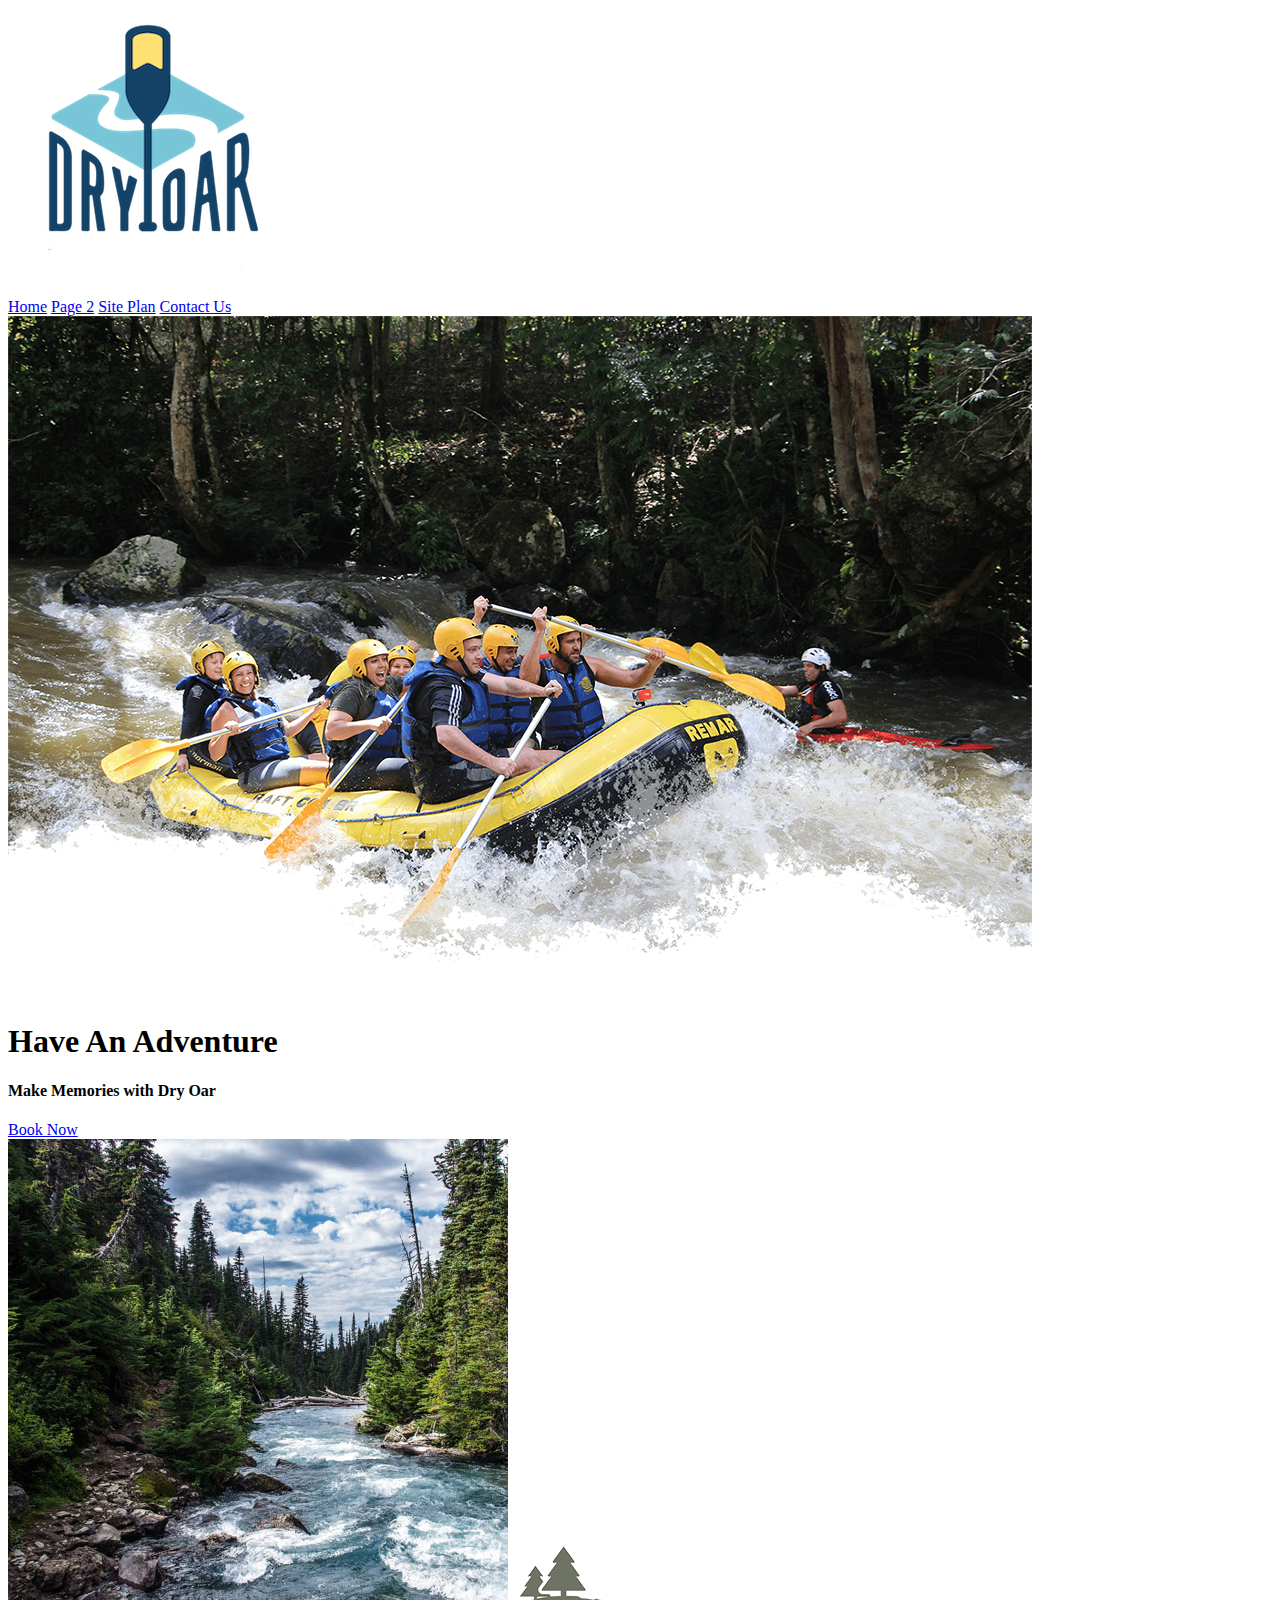
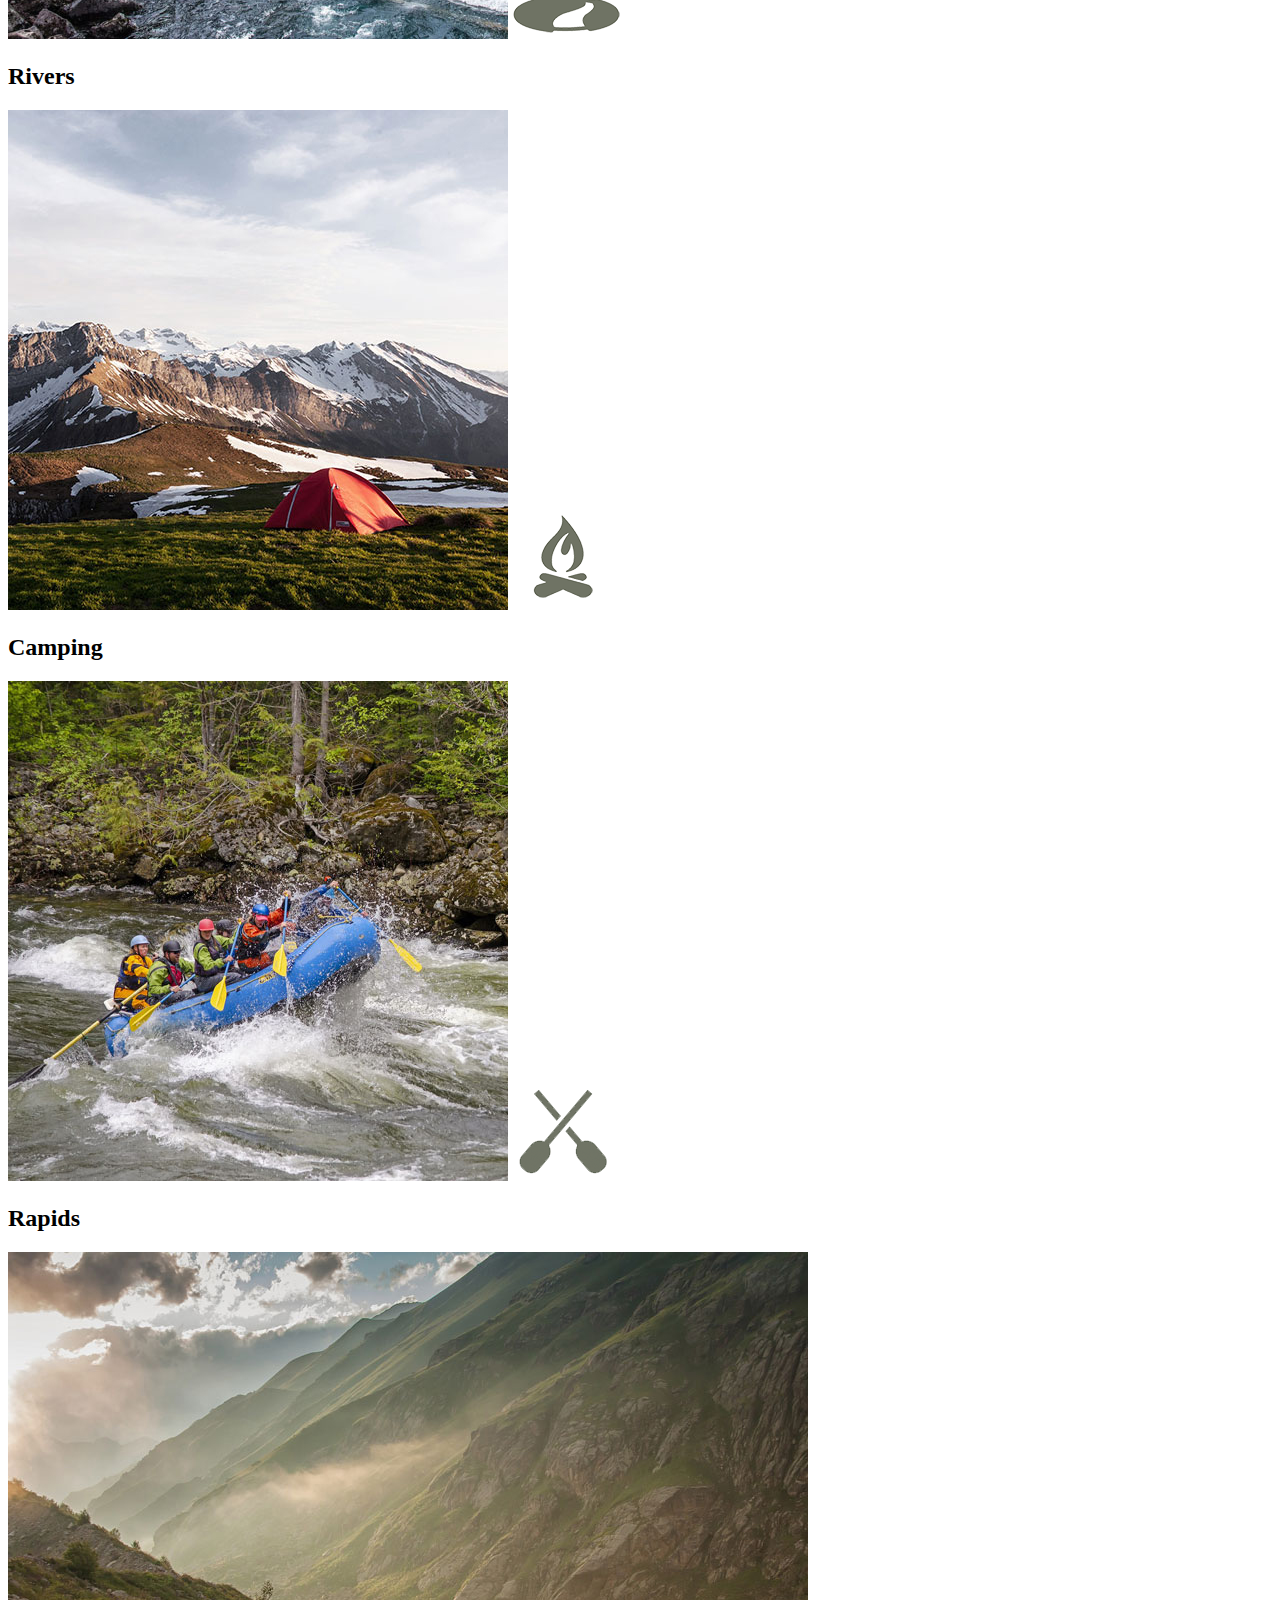
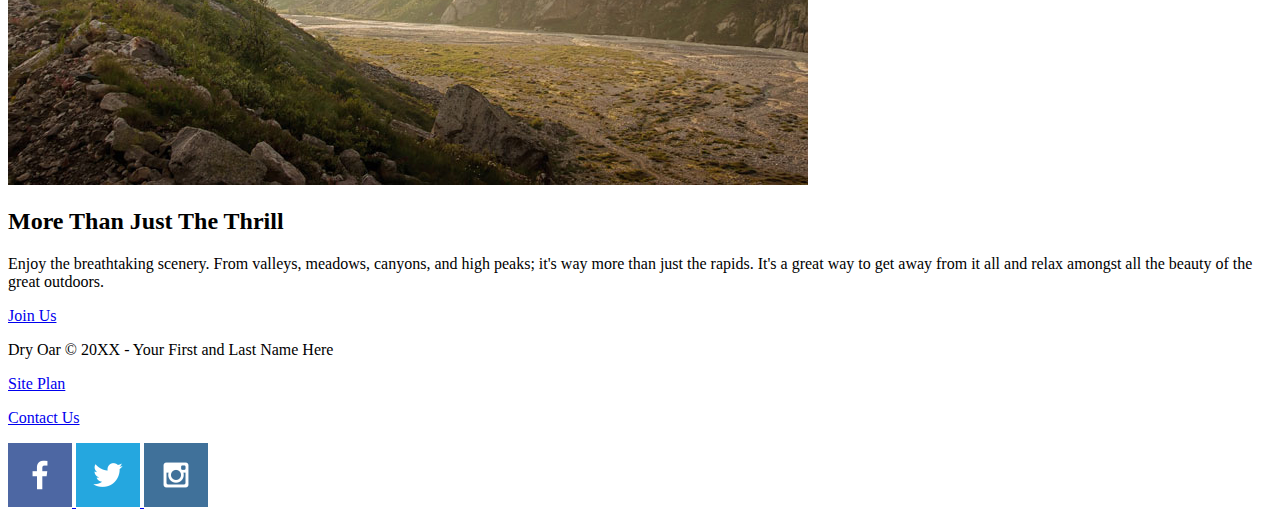
==== wwr/index.html @ 297318b0 "Finished the HTML for the Home Page" ====
<!DOCTYPE html>
<html lang="en">
<head>
    <meta charset="UTF-8">
    <meta name="viewport" content="width=device-width, initial-scale=1.0">
    <title>Whitewater Rafting Vacations | Dry Oar Boating | Home</title>
</head>
<body>
    <header>
        <a id="logo_link" href="index.html">
            <img class="logo" src=./images/dryoarlogo.png alt="Dry Oar Logo">
        </a>
        <nav>
            <a href="index.html">Home</a>
            <a href="#">Page 2</a>
            <a href="site-plan-rafting.html">Site Plan</a>
            <a href="contactus.html">Contact Us</a>
        </nav>
    </header>
    <div id="hero">
        <div id="hero-box">
            <img id="hero-img" src="images/hero.png" alt="People enjoying rafting">
        </div>
        <section id="hero-msg">
            <h1 class="home-title">Have An Adventure</h1>
            <h4>Make Memories with Dry Oar</h4>
            <div class="button-box">
                <a class="book" href="contactus.html">Book Now</a>
            </div>
        </section>
    </div>
<main class="home-grid">
    <section class="rivers-card">
        <img class="card-img" src="images/rivers.jpg" alt="river in forest">
        <img class="icon" src="images/river_icon.png" alt="river icon">
        <h2>Rivers</h2>
    </section>
    <section class="camping-card">
        <img class="card-img" src="images/camping.jpg" alt="tent in mountains">
        <img class="icon" src="images/fire_icon.png" alt="fire icon">
        <h2>Camping</h2>
    </section>
    <section class="rapids-card">
        <img class="card-img" src="images/rapids.jpg" alt="rafting boat">
        <img class="icon" src="images/oars.png" alt="oars icon">
        <h2>Rapids</h2>
    </section>
    <img class="mountains" src="images/mountains.jpg" alt="Misty mountains">
    <section class="msg">
        <h2>More Than Just The Thrill</h2>
        <p>Enjoy the breathtaking scenery. From valleys, meadows, canyons, and high peaks; it's way more than just the rapids. It's a great way to get away from it all and relax amongst all the beauty of the great outdoors. </p>
        <a class='join' href="rivers.html">Join Us</a>
    </section>
</main>
<footer>
    <p>Dry Oar &copy; 20XX - Your First and Last Name Here</p>
    <p><a href="site-plan-rafting.html">Site Plan</a></p>
    <p><a href="contactus.html">Contact Us</a></p>
    <div class="social">
        <a href="https://facebook.com">
            <img src="images/facebook.png" alt="fb icon">
        </a>
        <a href="https://twitter.com">
            <img src="images/twitter.png" alt="twitter icon">
        </a>
        <a href="https://instagram.com">
            <img src="images/instagram.png" alt="instagram icon">
        </a>
    </div>
</footer>
</body>
</html>
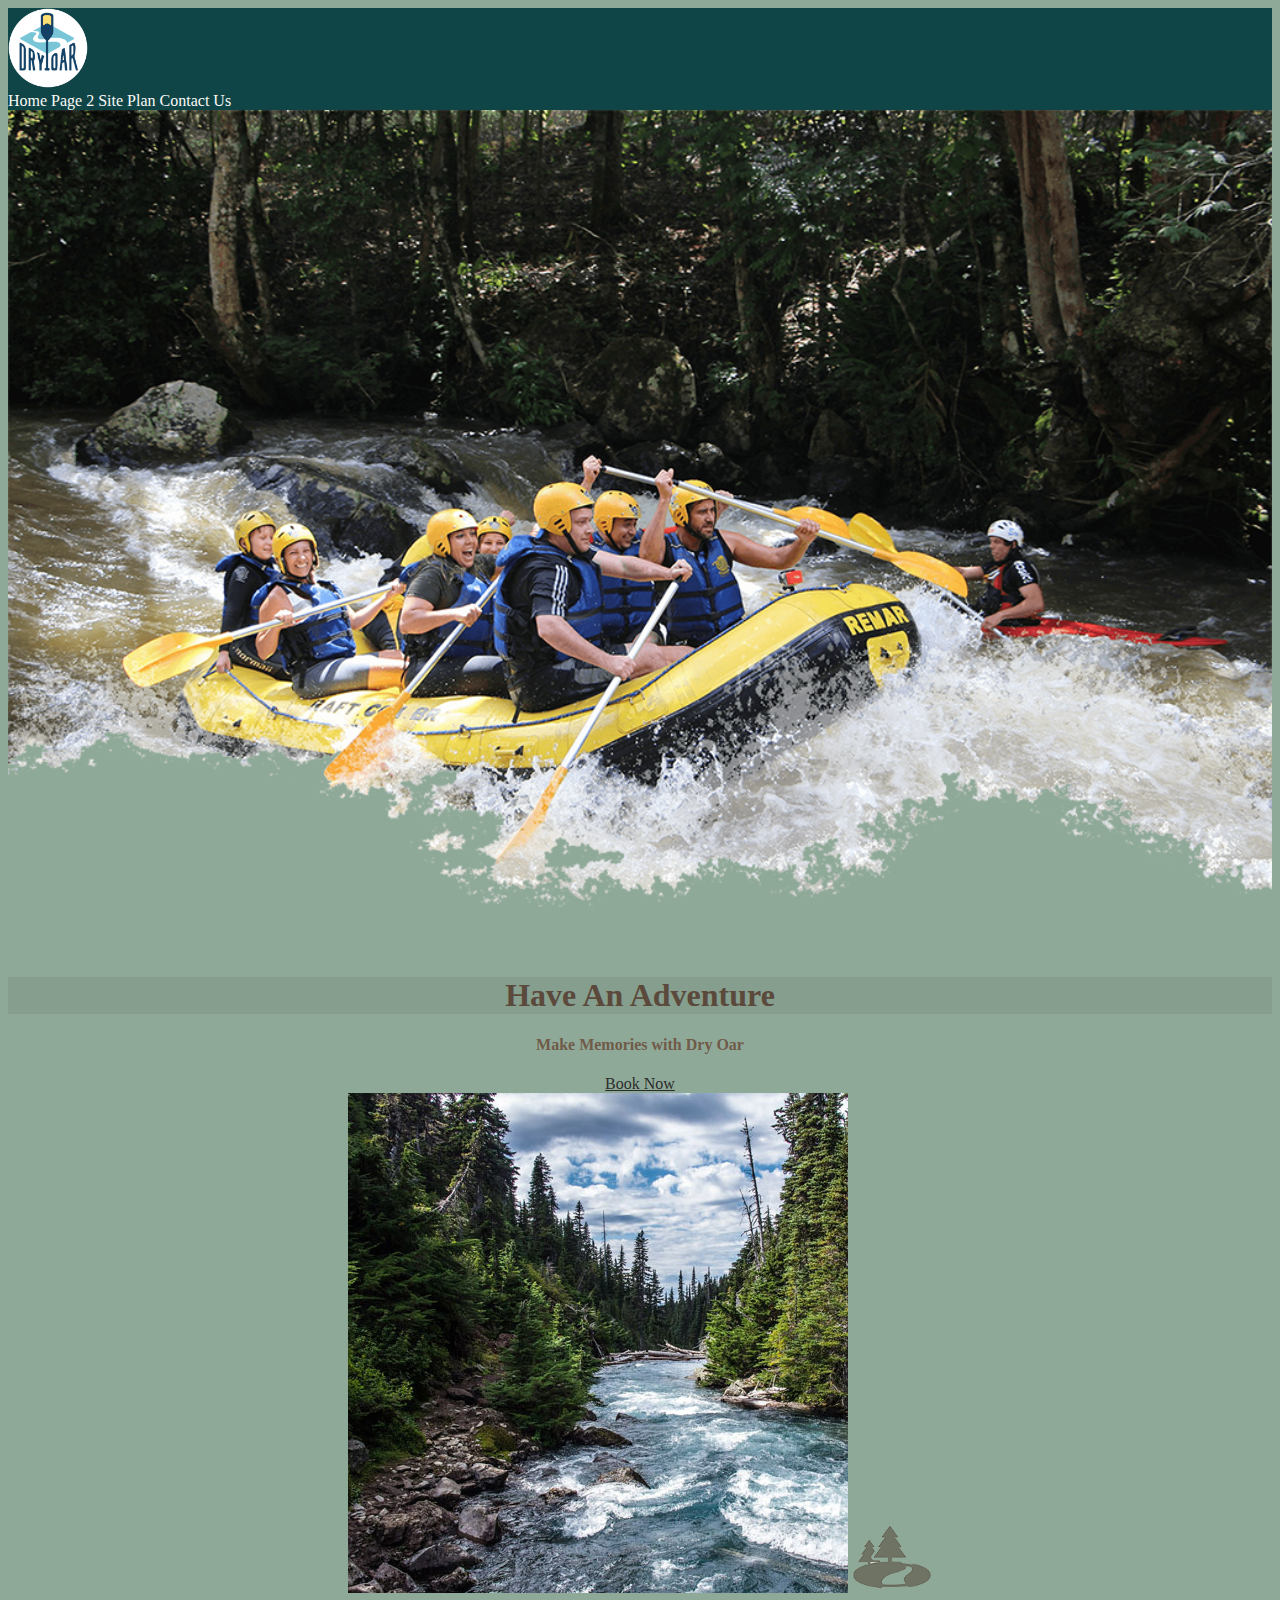
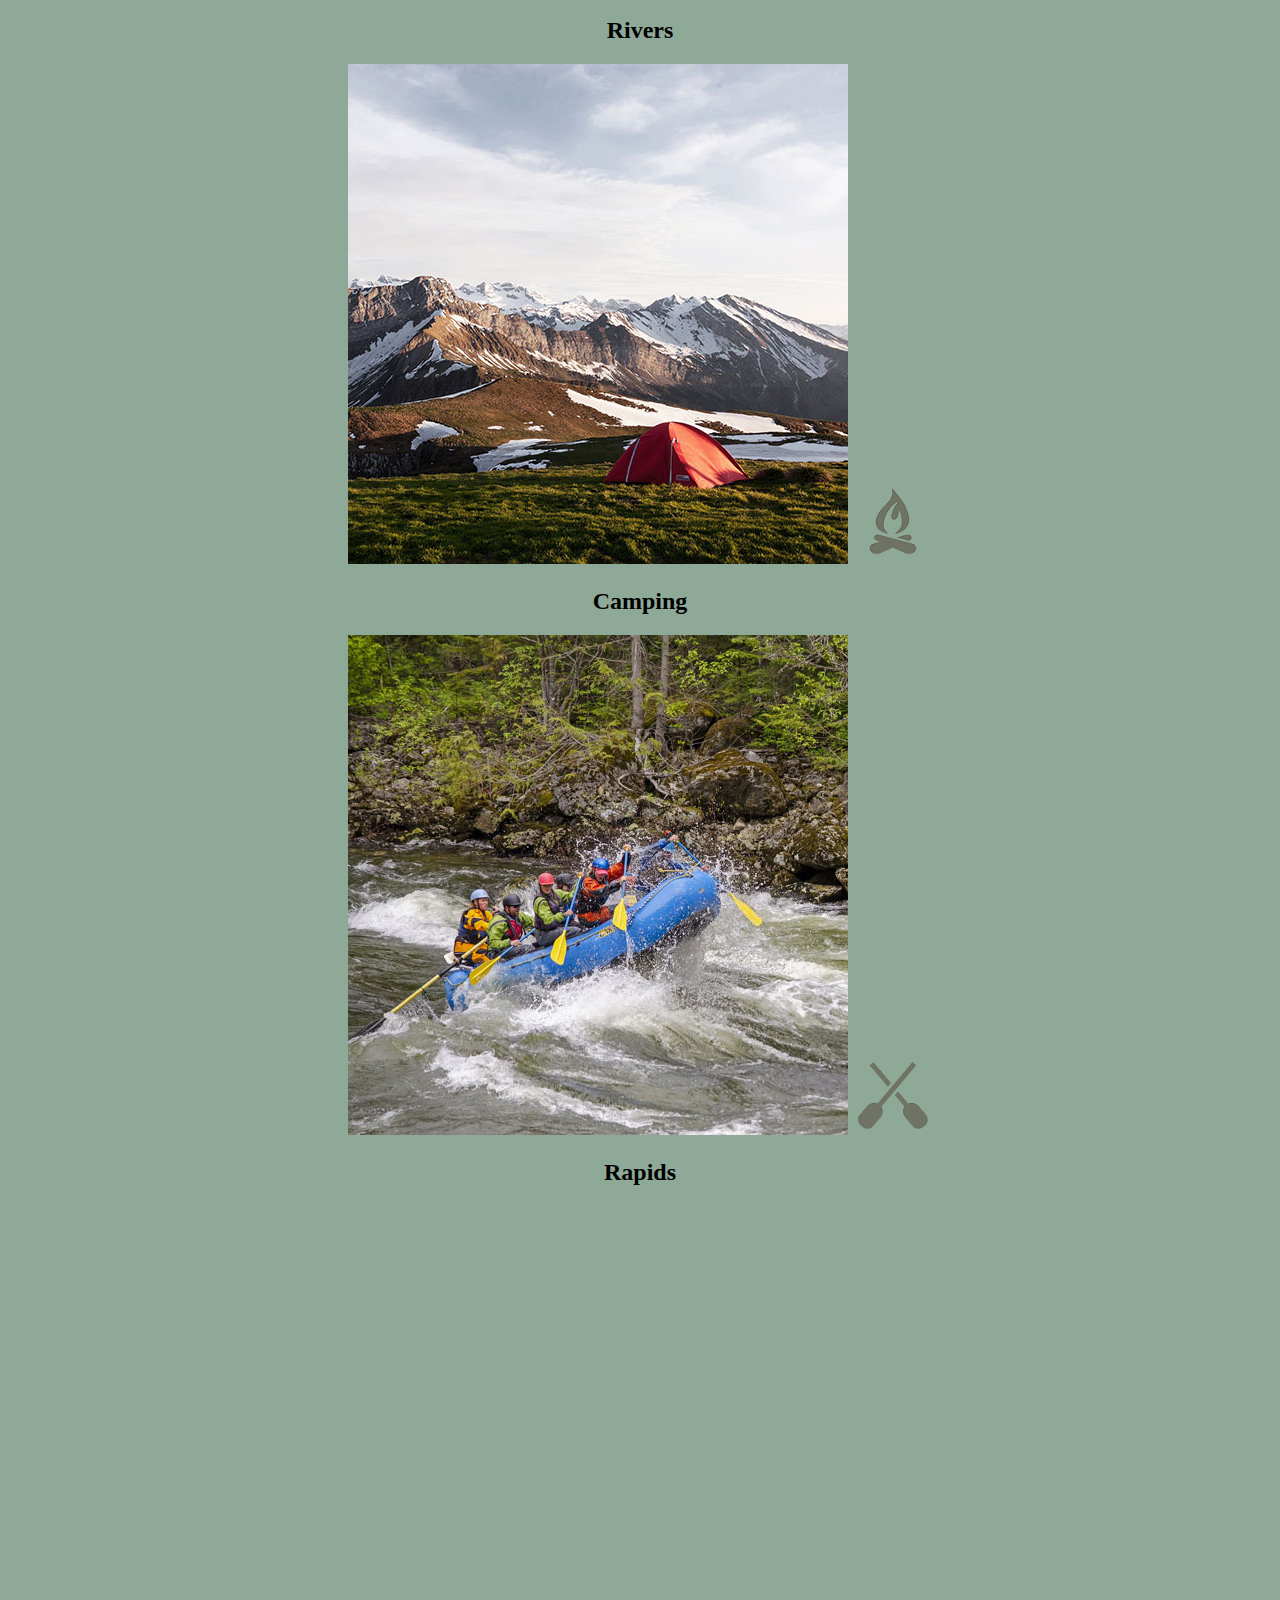
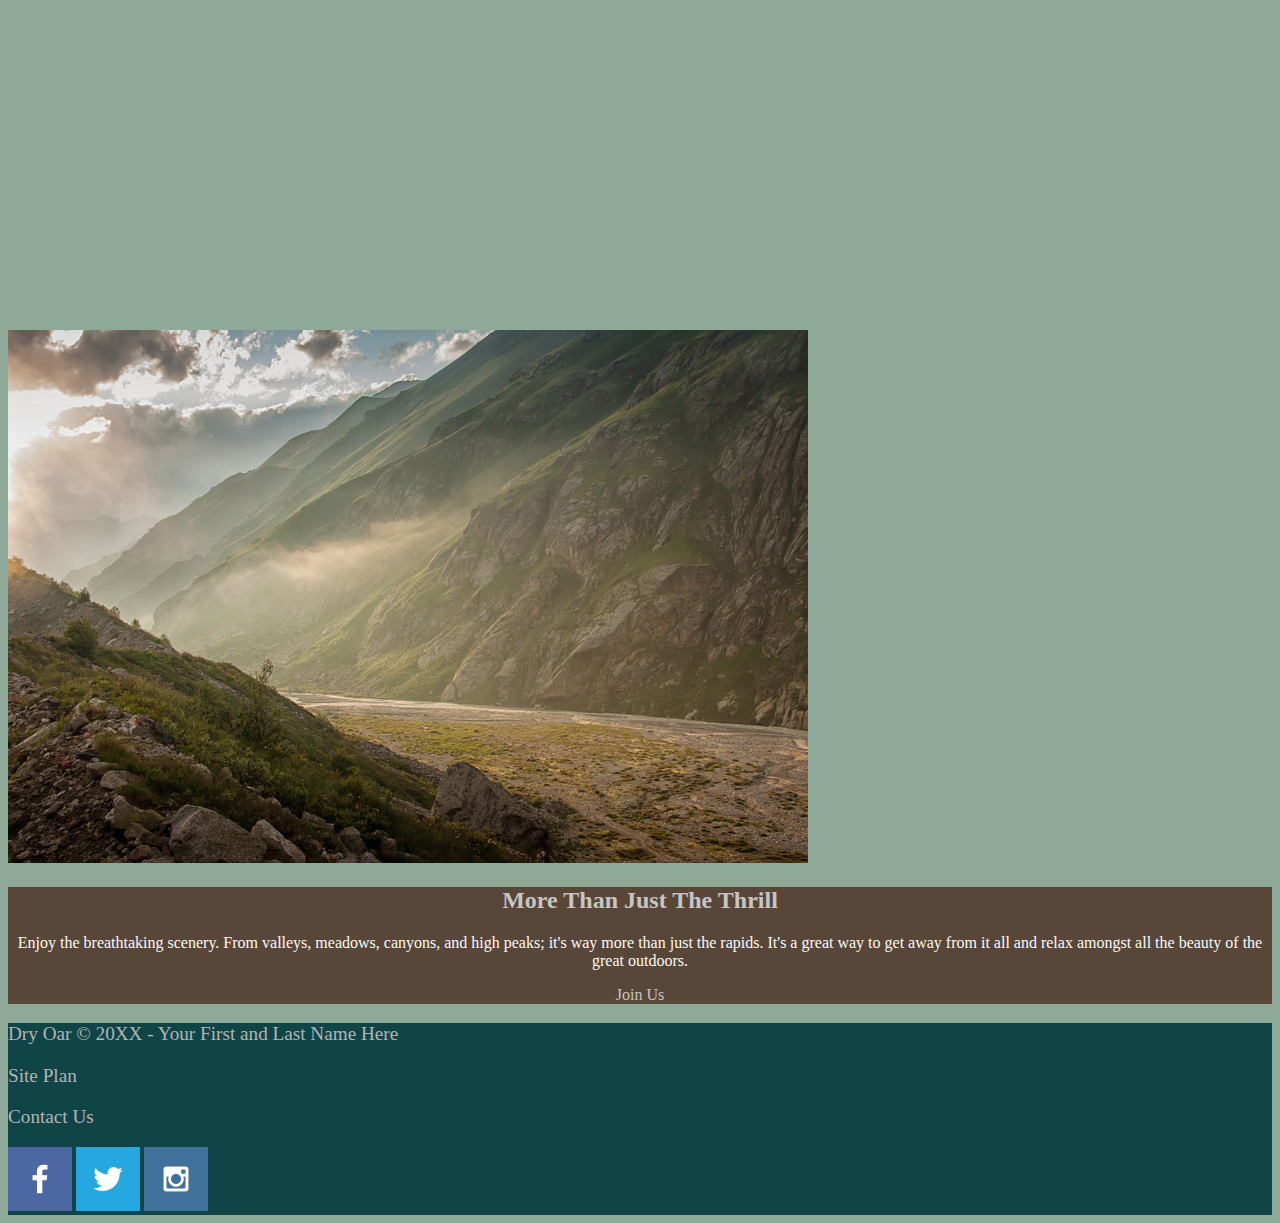
==== commit 4040e64b: "Week 4 complete" ====
--- a/wwr/index.html
+++ b/wwr/index.html
@@ -3,70 +3,78 @@
 <head>
     <meta charset="UTF-8">
     <meta name="viewport" content="width=device-width, initial-scale=1.0">
+    <link rel="stylesheet" href="styles/style.css">
     <title>Whitewater Rafting Vacations | Dry Oar Boating | Home</title>
 </head>
+
 <body>
-    <header>
-        <a id="logo_link" href="index.html">
-            <img class="logo" src=./images/dryoarlogo.png alt="Dry Oar Logo">
-        </a>
-        <nav>
-            <a href="index.html">Home</a>
-            <a href="#">Page 2</a>
-            <a href="site-plan-rafting.html">Site Plan</a>
-            <a href="contactus.html">Contact Us</a>
-        </nav>
-    </header>
-    <div id="hero">
-        <div id="hero-box">
-            <img id="hero-img" src="images/hero.png" alt="People enjoying rafting">
+    <div id="content">
+        <header>
+            <a id="logo_link" href="index.html">
+                <img class="logo" src=./images/dryoarlogo.png alt="Dry Oar Logo">
+            </a>
+            <nav>
+                <a href="index.html">Home</a>
+                <a href="#">Page 2</a>
+                <a href="site-plan-rafting.html">Site Plan</a>
+                <a href="contactus.html">Contact Us</a>
+            </nav>
+        </header>
+        <div id="hero">
+            <div id="hero-box">
+                <img id="hero-img" src="images/hero.png" alt="People enjoying rafting">
+            </div>
+            <section id="hero-msg">
+                <h1 class="home-title">Have An Adventure</h1>
+                <h4>Make Memories with Dry Oar</h4>
+                <div class="button-box">
+                    <a class="book" href="contactus.html">Book Now</a>
+                </div>
+            </section>
         </div>
-        <section id="hero-msg">
-            <h1 class="home-title">Have An Adventure</h1>
-            <h4>Make Memories with Dry Oar</h4>
-            <div class="button-box">
-                <a class="book" href="contactus.html">Book Now</a>
+        <main class="home-grid">
+            <section class="rivers-card">
+                <img class="card-img" src="images/rivers.jpg" alt="river in forest">
+                <img class="icon" src="images/river_icon.png" alt="river icon">
+                <h2>Rivers</h2>
+            </section>
+            <section class="camping-card">
+                <img class="card-img" src="images/camping.jpg" alt="tent in mountains">
+                <img class="icon" src="images/fire_icon.png" alt="fire icon">
+                <h2>Camping</h2>
+            </section>
+            <section class="rapids-card">
+                <img class="card-img" src="images/rapids.jpg" alt="rafting boat">
+                <img class="icon" src="images/oars.png" alt="oars icon">
+                <h2>Rapids</h2>
+            </section>
+            <div id="background">
+                
             </div>
-        </section>
+            <img class="mountains" src="images/mountains.jpg" alt="Misty mountains">
+            <section class="msg">
+                <h2>More Than Just The Thrill</h2>
+                <p>Enjoy the breathtaking scenery. From valleys, meadows, canyons, and high peaks; it's way more than just the rapids. It's a great way to get away from it all and relax amongst all the beauty of the great outdoors. </p>
+                <a class='join' href="rivers.html">Join Us</a>
+            </section>
+        </main>
+        <footer>
+            <p>Dry Oar &copy; 20XX - Your First and Last Name Here</p>
+            <p><a href="site-plan-rafting.html">Site Plan</a></p>
+            <p><a href="contactus.html">Contact Us</a></p>
+            <div class="social">
+                <a href="https://facebook.com" target="_blank">
+                    <img src="images/facebook.png" alt="fb icon">
+                </a>
+                <a href="https://twitter.com" target="_blank">
+                    <img src="images/twitter.png" alt="twitter icon">
+                </a>
+                <a href="https://instagram.com" target="_blank">
+                    <img src="images/instagram.png" alt="instagram icon">
+                </a>
+            </div>
+        </footer>
     </div>
-<main class="home-grid">
-    <section class="rivers-card">
-        <img class="card-img" src="images/rivers.jpg" alt="river in forest">
-        <img class="icon" src="images/river_icon.png" alt="river icon">
-        <h2>Rivers</h2>
-    </section>
-    <section class="camping-card">
-        <img class="card-img" src="images/camping.jpg" alt="tent in mountains">
-        <img class="icon" src="images/fire_icon.png" alt="fire icon">
-        <h2>Camping</h2>
-    </section>
-    <section class="rapids-card">
-        <img class="card-img" src="images/rapids.jpg" alt="rafting boat">
-        <img class="icon" src="images/oars.png" alt="oars icon">
-        <h2>Rapids</h2>
-    </section>
-    <img class="mountains" src="images/mountains.jpg" alt="Misty mountains">
-    <section class="msg">
-        <h2>More Than Just The Thrill</h2>
-        <p>Enjoy the breathtaking scenery. From valleys, meadows, canyons, and high peaks; it's way more than just the rapids. It's a great way to get away from it all and relax amongst all the beauty of the great outdoors. </p>
-        <a class='join' href="rivers.html">Join Us</a>
-    </section>
-</main>
-<footer>
-    <p>Dry Oar &copy; 20XX - Your First and Last Name Here</p>
-    <p><a href="site-plan-rafting.html">Site Plan</a></p>
-    <p><a href="contactus.html">Contact Us</a></p>
-    <div class="social">
-        <a href="https://facebook.com">
-            <img src="images/facebook.png" alt="fb icon">
-        </a>
-        <a href="https://twitter.com">
-            <img src="images/twitter.png" alt="twitter icon">
-        </a>
-        <a href="https://instagram.com">
-            <img src="images/instagram.png" alt="instagram icon">
-        </a>
-    </div>
-</footer>
 </body>
+
 </html>--- a/wwr/styles/style.css
+++ b/wwr/styles/style.css
@@ -0,0 +1,117 @@
+body{
+    background-color: #8fa998;
+}
+
+#content{
+    max-width: 1600px;
+    margin: 0 auto;
+}
+
+.logo{
+    width: 80px;
+}
+
+header{
+    background-color: #104547;
+}
+
+nav a{
+    text-align: center;
+    color:#FAF9F6;
+    text-decoration: none;
+}
+
+nav a:hover {
+    background-color: #3c779c50;
+    color:#000000;
+}
+
+.home-title{
+    background-color:#71857850;
+    color:#5b493b;
+}
+
+#hero-img{
+    width: 100%;
+}
+
+#hero-msg h1{
+    text-align: center;
+}
+
+#hero-msg h4{
+    text-align: center;
+    color: #705a49;
+}
+
+.button-box{
+    text-align: center;
+}
+
+.icon{
+    width: 80px;
+}
+
+.book{
+    background-color: #8fa998;
+    color: #2c2c2c;
+}
+
+.book:hover{
+    background-color: #3C779C;
+    color: #c6c5c3;
+}
+
+main section{
+    text-align: center;
+}
+
+.join{
+    background-color: #584738;
+    color: #c6c5c3;
+    text-decoration: none;
+}
+
+.join:hover{
+    background-color: #3C779C;
+    color:#2c2c2c
+}
+
+#background{
+    height: 725px;
+    /* background-color: ; */
+}
+
+.msg{
+    background-color: #584738;
+}
+
+.msg h2{
+    color: #c6c5c3;
+}
+
+.msg p{
+    color: #faf9f6;
+}
+
+footer{
+    background-color: #104547;
+    color:#b4b4b4
+}
+footer p{
+    font-size: 1.2em;
+}
+
+footer p a:hover{
+    text-decoration: underline;
+}
+
+footer a{
+    color: #b4b4b4;
+    text-decoration: none;
+}
+
+footer a:hover{
+    color:#3C779C;
+    text-decoration: underline;
+}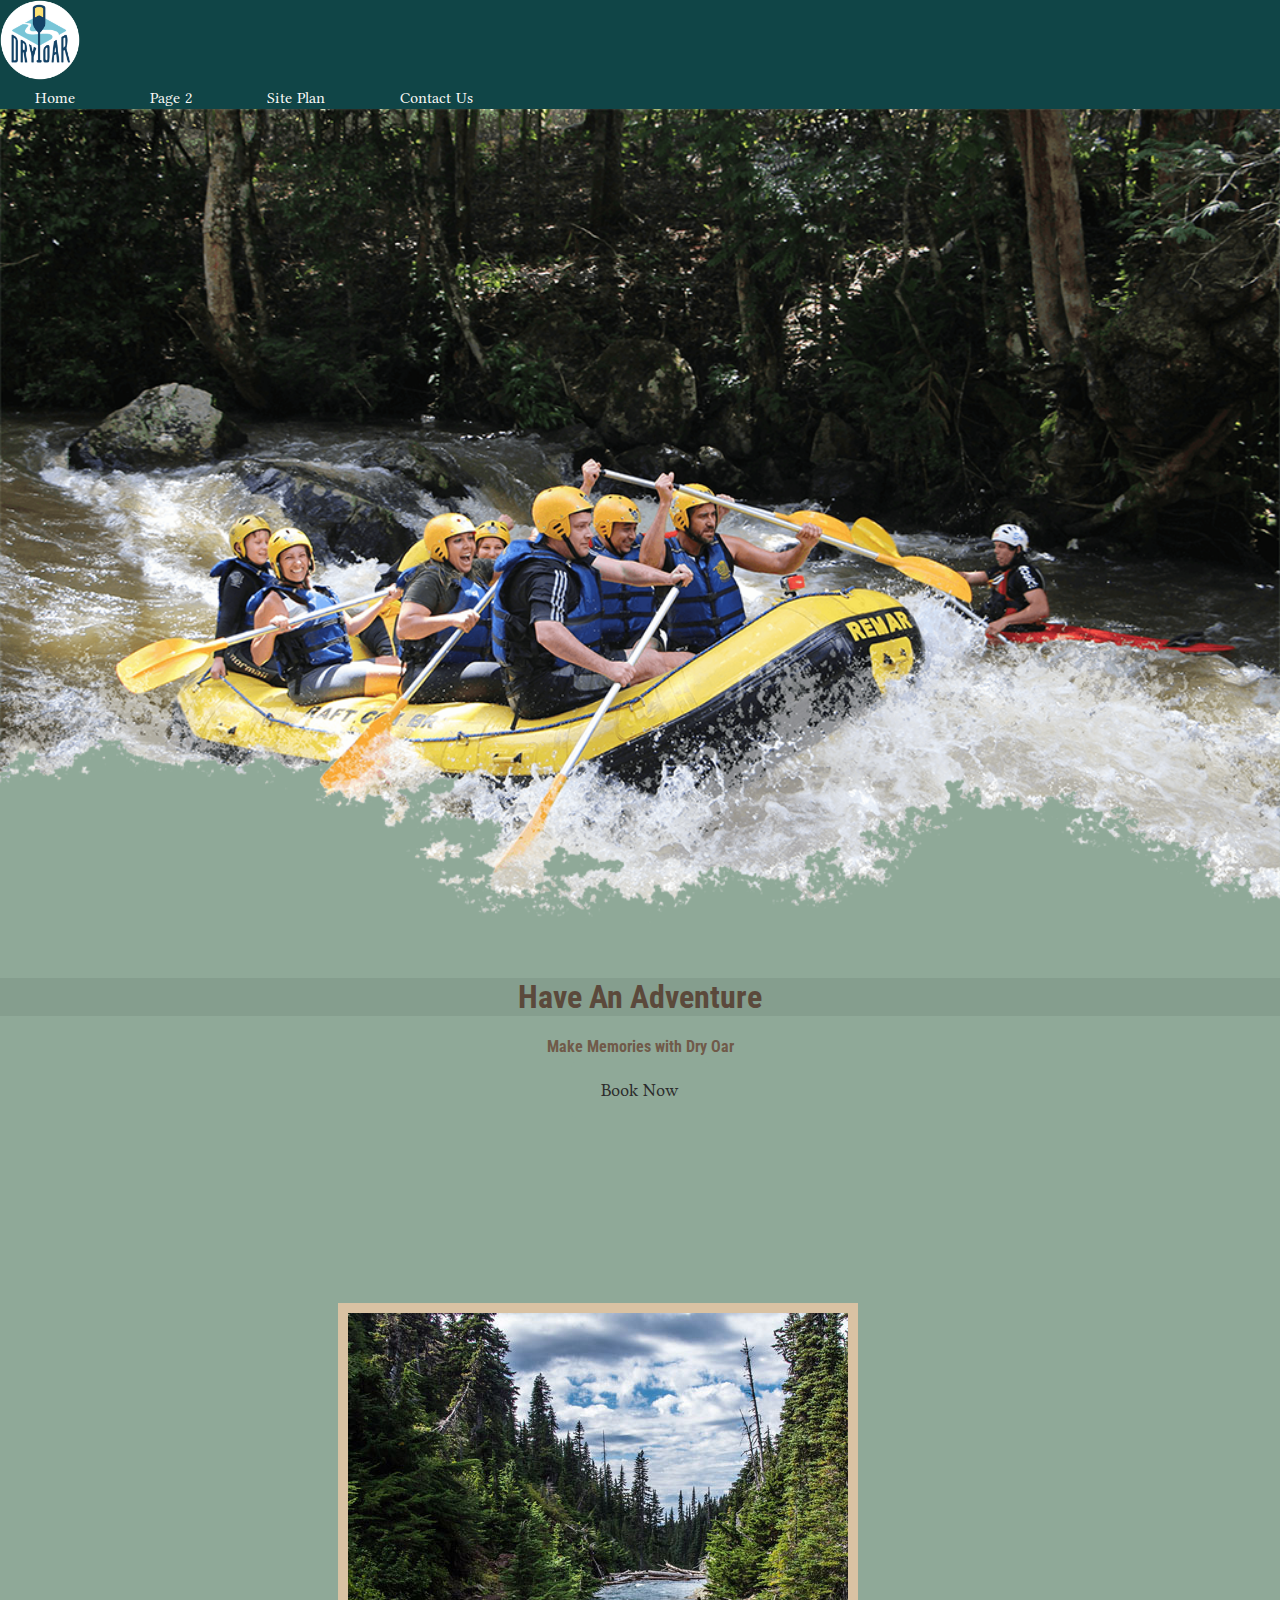
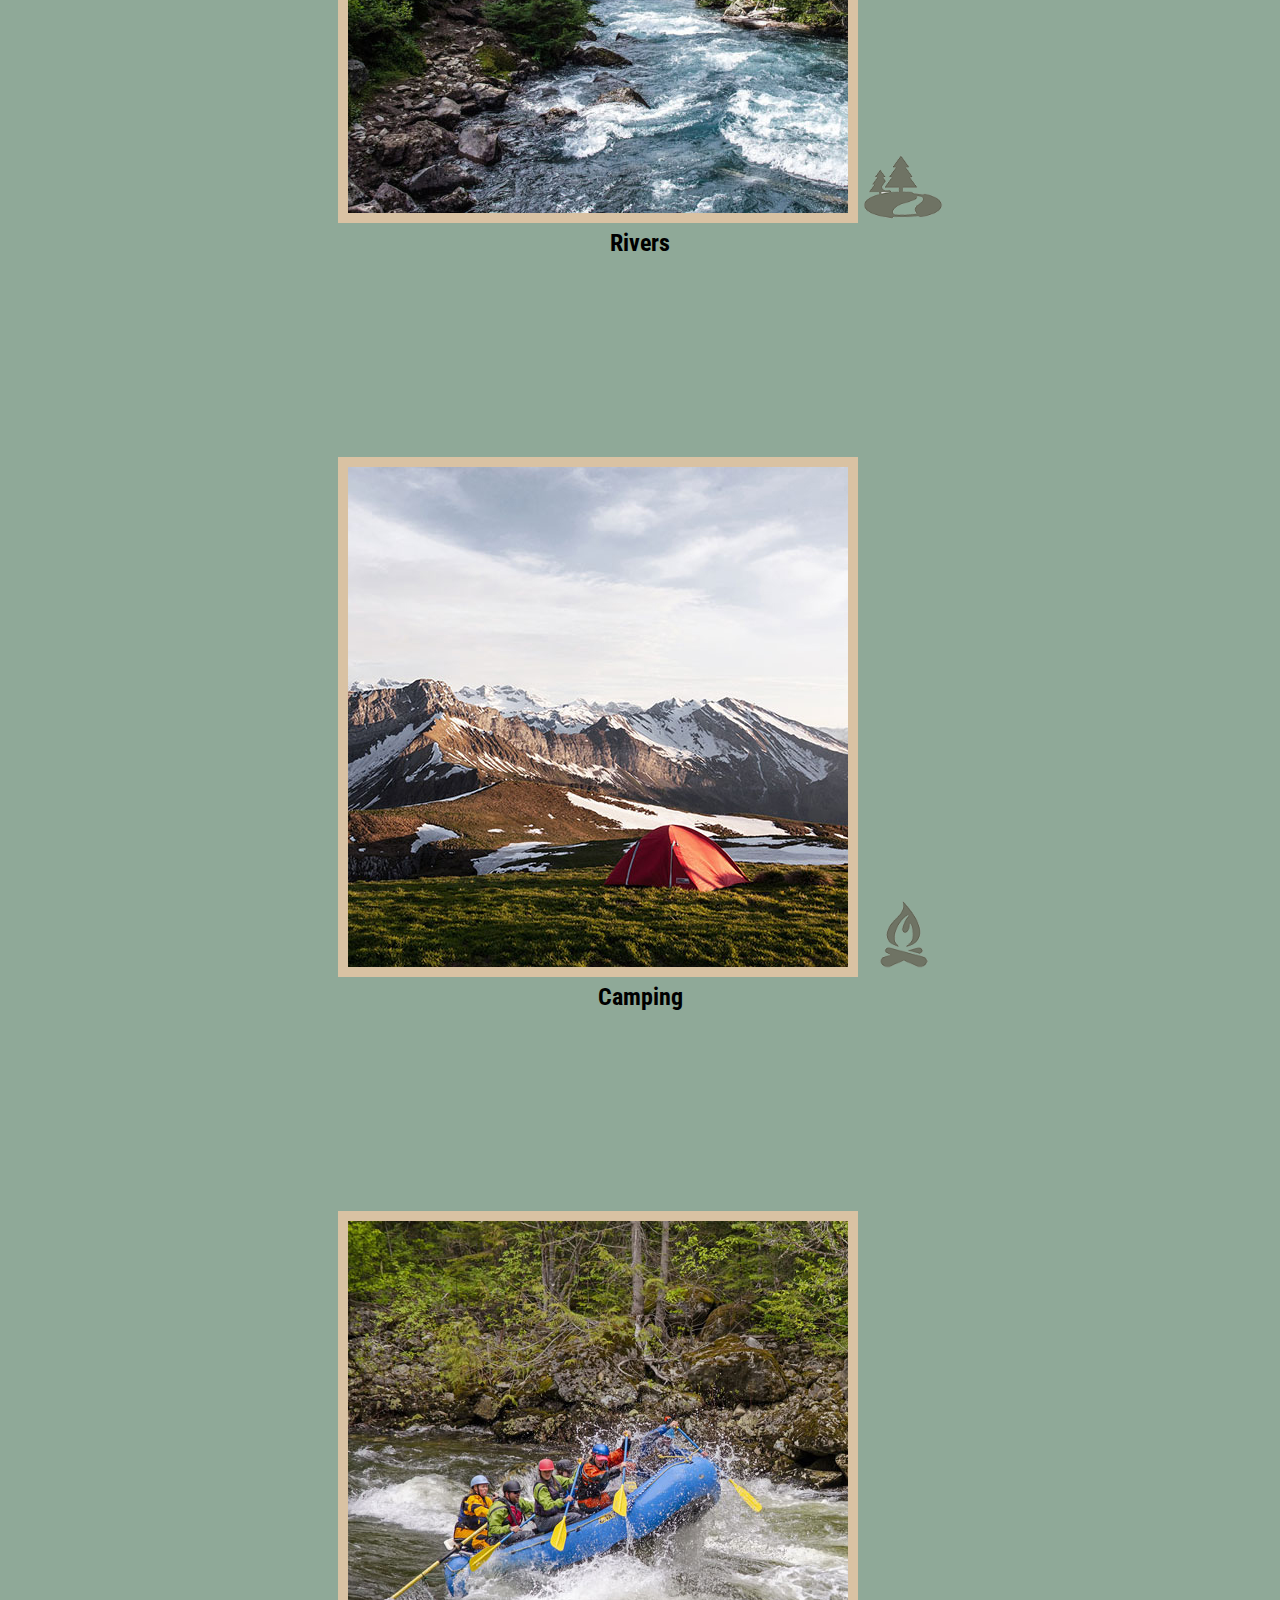
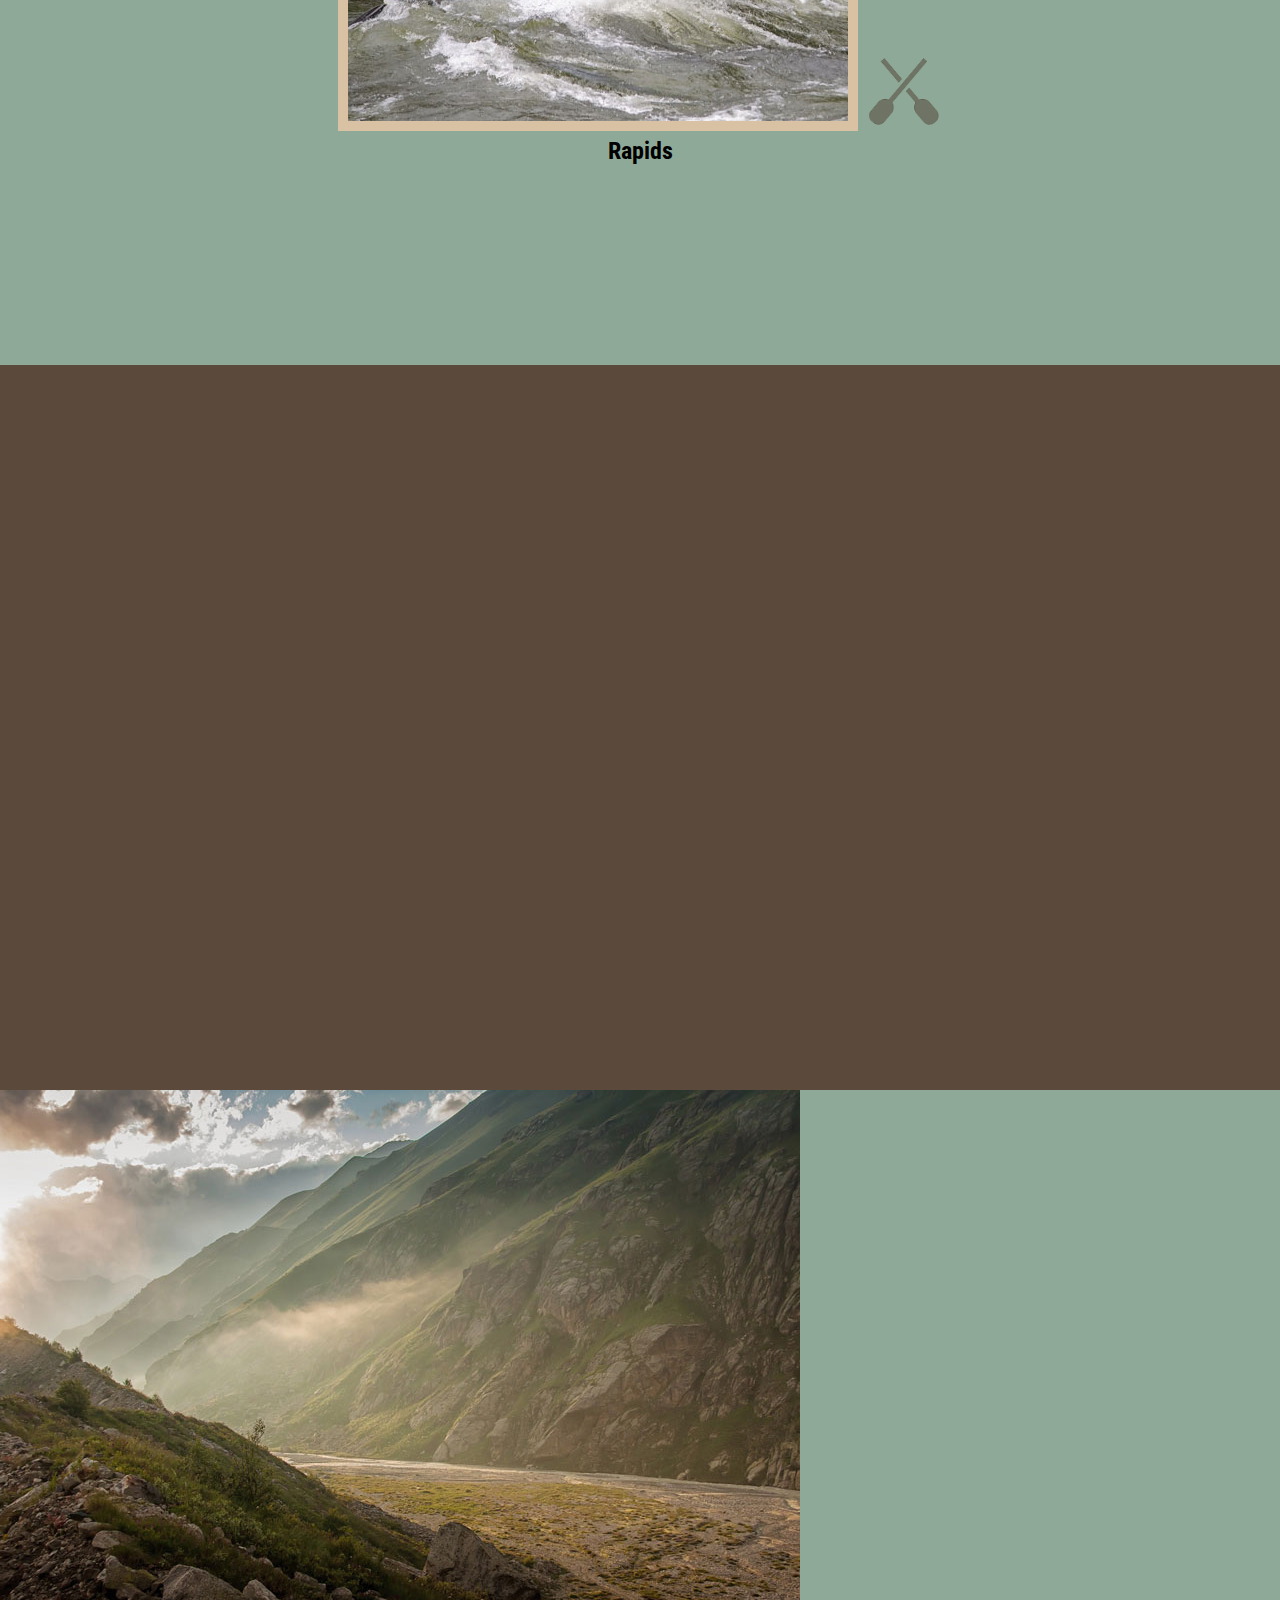
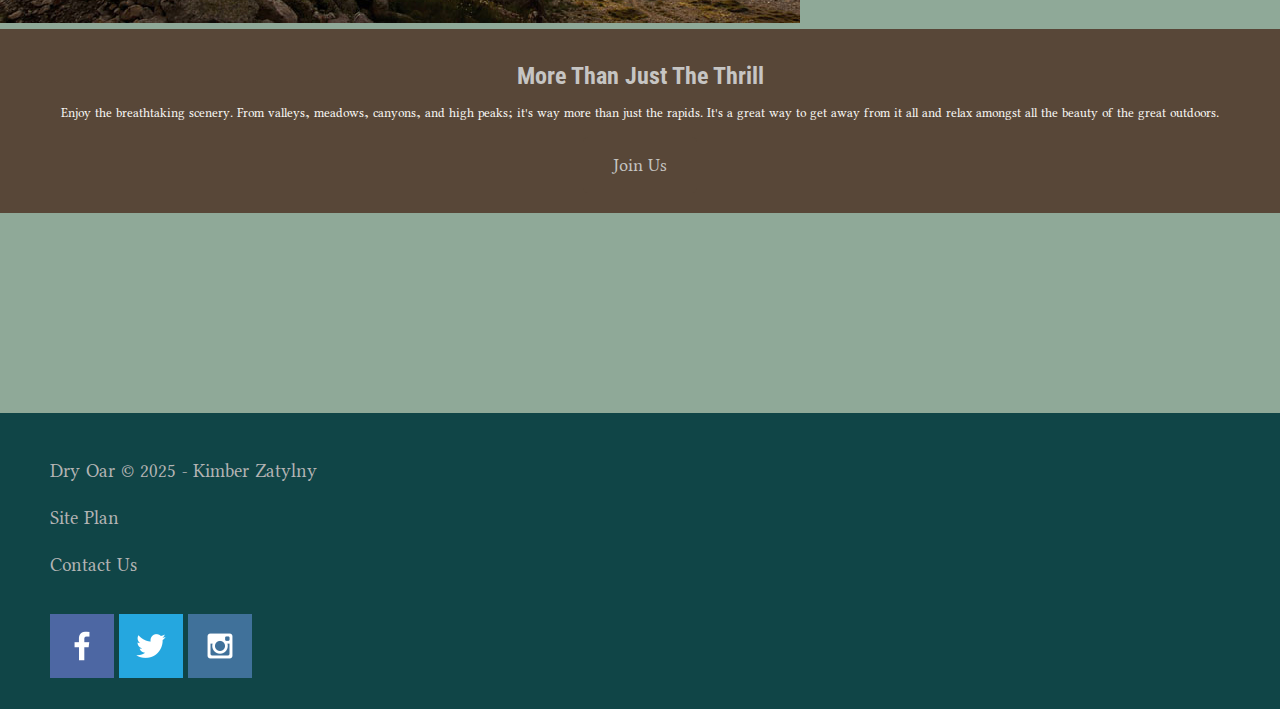
==== commit 1c971fed: "Finished week 5" ====
--- a/wwr/index.html
+++ b/wwr/index.html
@@ -59,7 +59,7 @@
             </section>
         </main>
         <footer>
-            <p>Dry Oar &copy; 20XX - Your First and Last Name Here</p>
+            <p>Dry Oar &copy; 2025 - Kimber Zatylny</p>
             <p><a href="site-plan-rafting.html">Site Plan</a></p>
             <p><a href="contactus.html">Contact Us</a></p>
             <div class="social">
--- a/wwr/styles/style.css
+++ b/wwr/styles/style.css
@@ -1,117 +1,141 @@
+@import url("https://fonts.googleapis.com/css2?family=IM+Fell+French+Canon&family=Lato:ital,wght@0,400;0,700;1,400&display=swap&family=Pochaevsk&family=Roboto+Condensed:ital,wght@0,100..900;1,100..900&display=swap");
+
+:root{
+    --heading-font: "Roboto Condensed", serif, "IM Fell French Canon";
+    --paragraph-font: "Pochaevsk", serif, Helvetica, sans-serif;}
+
+h1, h2, h3, h4{
+    font-family: var(--heading-font);}
+
+h2{
+    margin: 0;}
+
 body{
     background-color: #8fa998;
-}
+    font-family: var(--paragraph-font);
+    margin: 0;
+    padding: 0;}
 
 #content{
     max-width: 1600px;
-    margin: 0 auto;
-}
+    margin: 0 auto;}
 
 .logo{
-    width: 80px;
-}
+    width: 80px;}
 
 header{
-    background-color: #104547;
-}
+    background-color: #104547;}
 
 nav a{
     text-align: center;
     color:#FAF9F6;
     text-decoration: none;
-}
+    padding: 35px;}
 
 nav a:hover {
     background-color: #3c779c50;
-    color:#000000;
-}
+    color:#000000;}
 
 .home-title{
     background-color:#71857850;
     color:#5b493b;
-}
+    font-size: 2em;
+    margin-top: 10px;}
 
 #hero-img{
-    width: 100%;
-}
+    width: 100%;}
 
 #hero-msg h1{
-    text-align: center;
-}
+    text-align: center;}
 
 #hero-msg h4{
     text-align: center;
-    color: #705a49;
-}
+    color: #705a49;}
 
 .button-box{
-    text-align: center;
-}
+    text-align: center;}
 
 .icon{
     width: 80px;
-}
+    padding-top: 10px;}
 
 .book{
     background-color: #8fa998;
     color: #2c2c2c;
-}
+    text-decoration: none;
+    font-size: 18px;
+    padding: 15px 30px;
+    margin-top: 50px;
+    border-radius: 5px;}
 
 .book:hover{
     background-color: #3C779C;
-    color: #c6c5c3;
-}
+    color: #c6c5c3;}
 
 main section{
-    text-align: center;
-}
+    text-align: center;}
 
 .join{
     background-color: #584738;
     color: #c6c5c3;
     text-decoration: none;
-}
+    font-size: 18px;
+    padding: 15px 30px;
+    margin-top: 50px;
+    border-radius: 5px;}
 
 .join:hover{
     background-color: #3C779C;
-    color:#2c2c2c
-}
+    color:#2c2c2c}
 
 #background{
     height: 725px;
-    /* background-color: ; */
-}
+    background-color: #5b493b;}
 
 .msg{
     background-color: #584738;
-}
+    line-height: 1.5em;
+    padding: 35px;}
 
 .msg h2{
-    color: #c6c5c3;
-}
+    color: #c6c5c3;}
 
 .msg p{
     color: #faf9f6;
-}
+    font-size: .8em;
+    padding-bottom: 15px;}
 
 footer{
     background-color: #104547;
-    color:#b4b4b4
-}
+    color:#b4b4b4;
+    padding: 25px 50px;
+    margin-top: 200px;}
+
 footer p{
-    font-size: 1.2em;
-}
+    font-size: 1.2em;}
 
 footer p a:hover{
-    text-decoration: underline;
-}
+    text-decoration: underline;}
 
 footer a{
     color: #b4b4b4;
-    text-decoration: none;
-}
+    text-decoration: none;}
 
 footer a:hover{
     color:#3C779C;
-    text-decoration: underline;
-}+    text-decoration: underline;}
+
+#logo_link{
+    padding-top: 5px;}
+
+footer .social img{
+    padding-top: 15px;}
+
+.rivers-card, .camping-card, .rapids-card{
+    margin: 200px 0;}
+
+.card-img {
+    border: 10px solid #d9c2a3;}
+
+main section img {
+    box-sizing: border-box;}
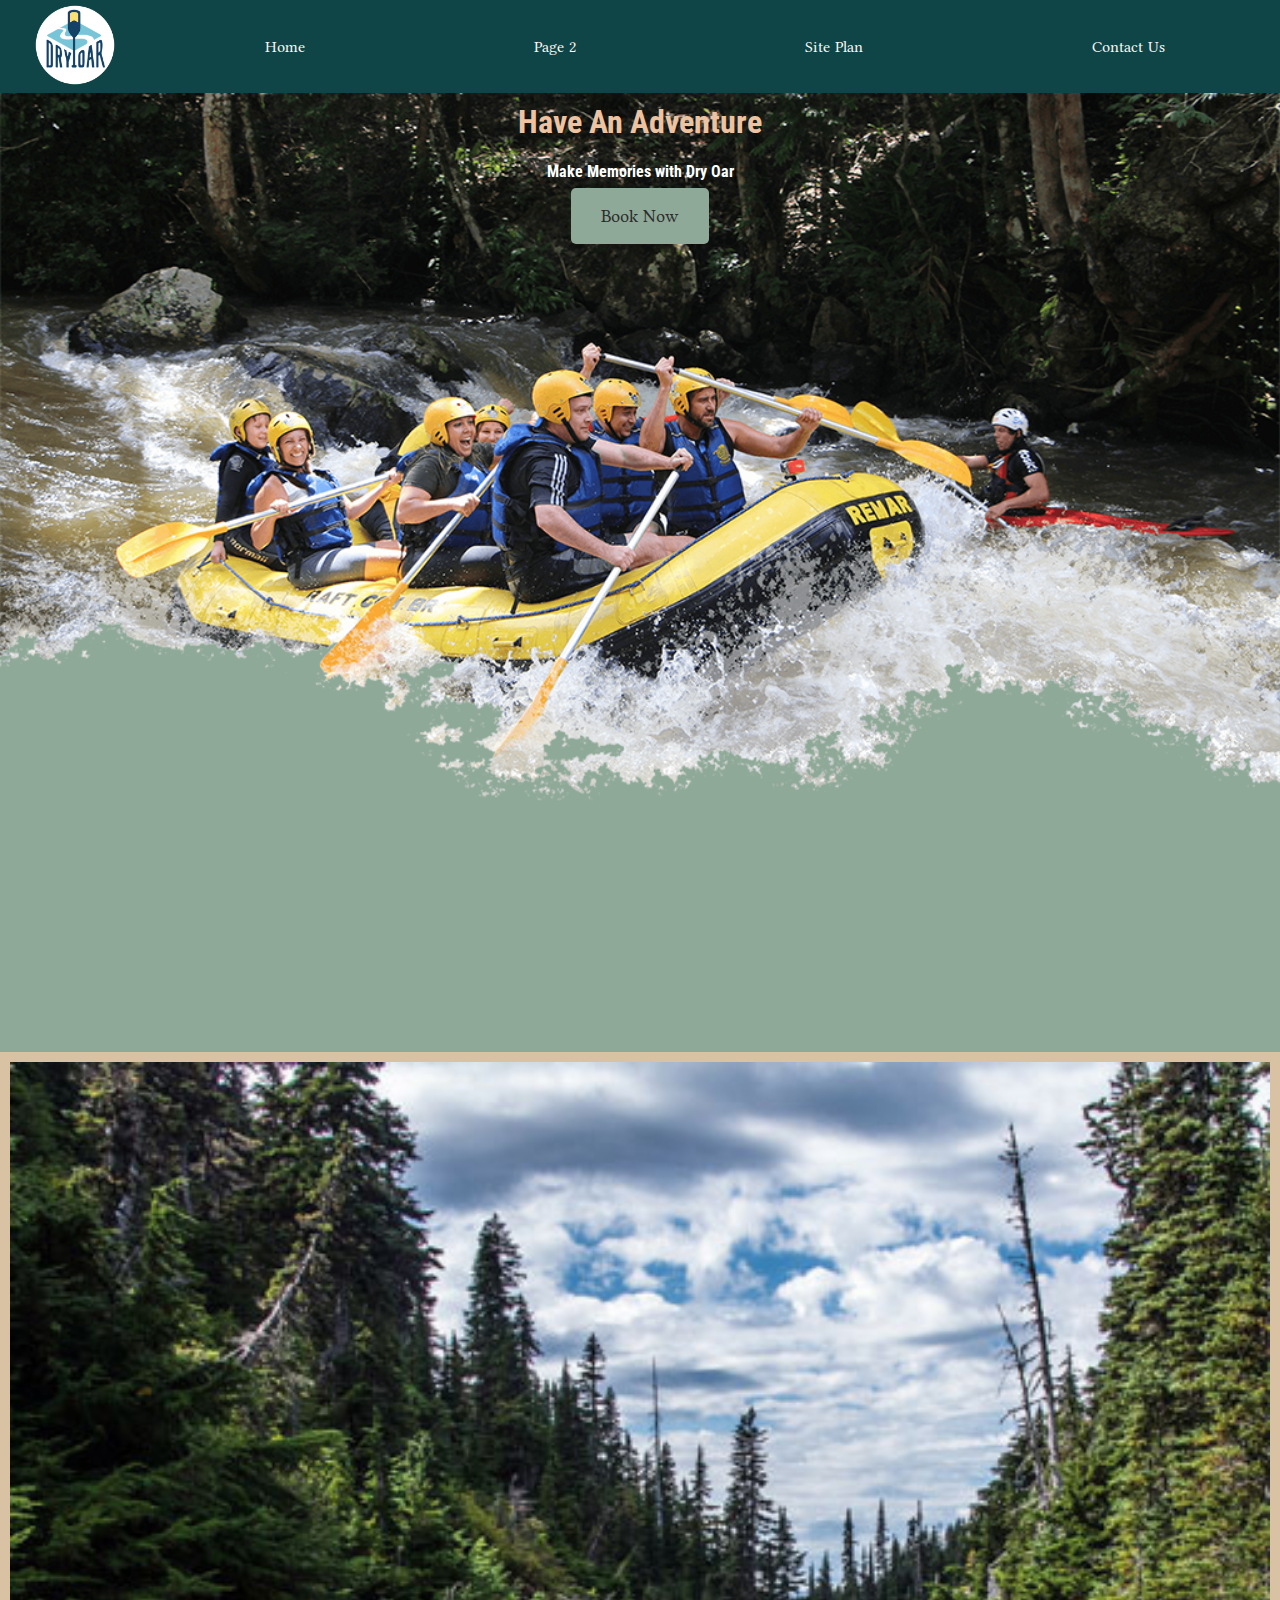
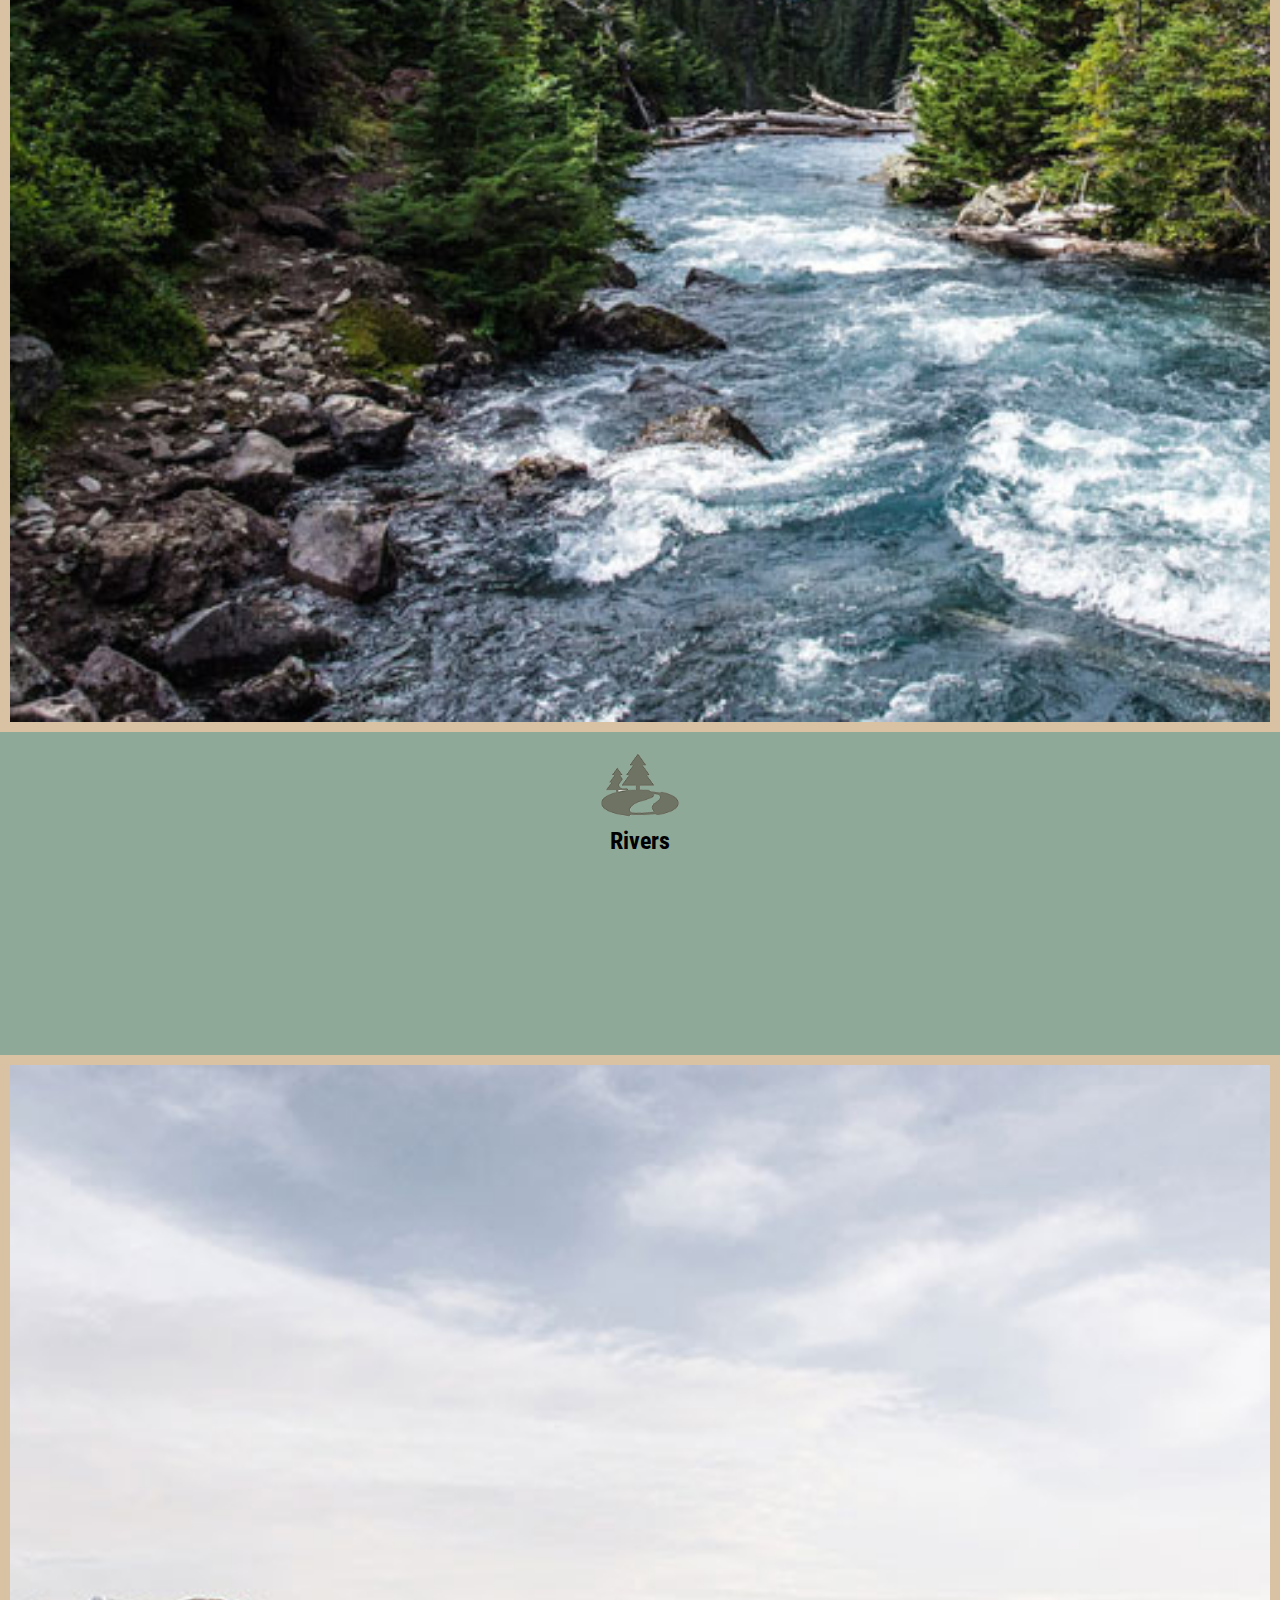
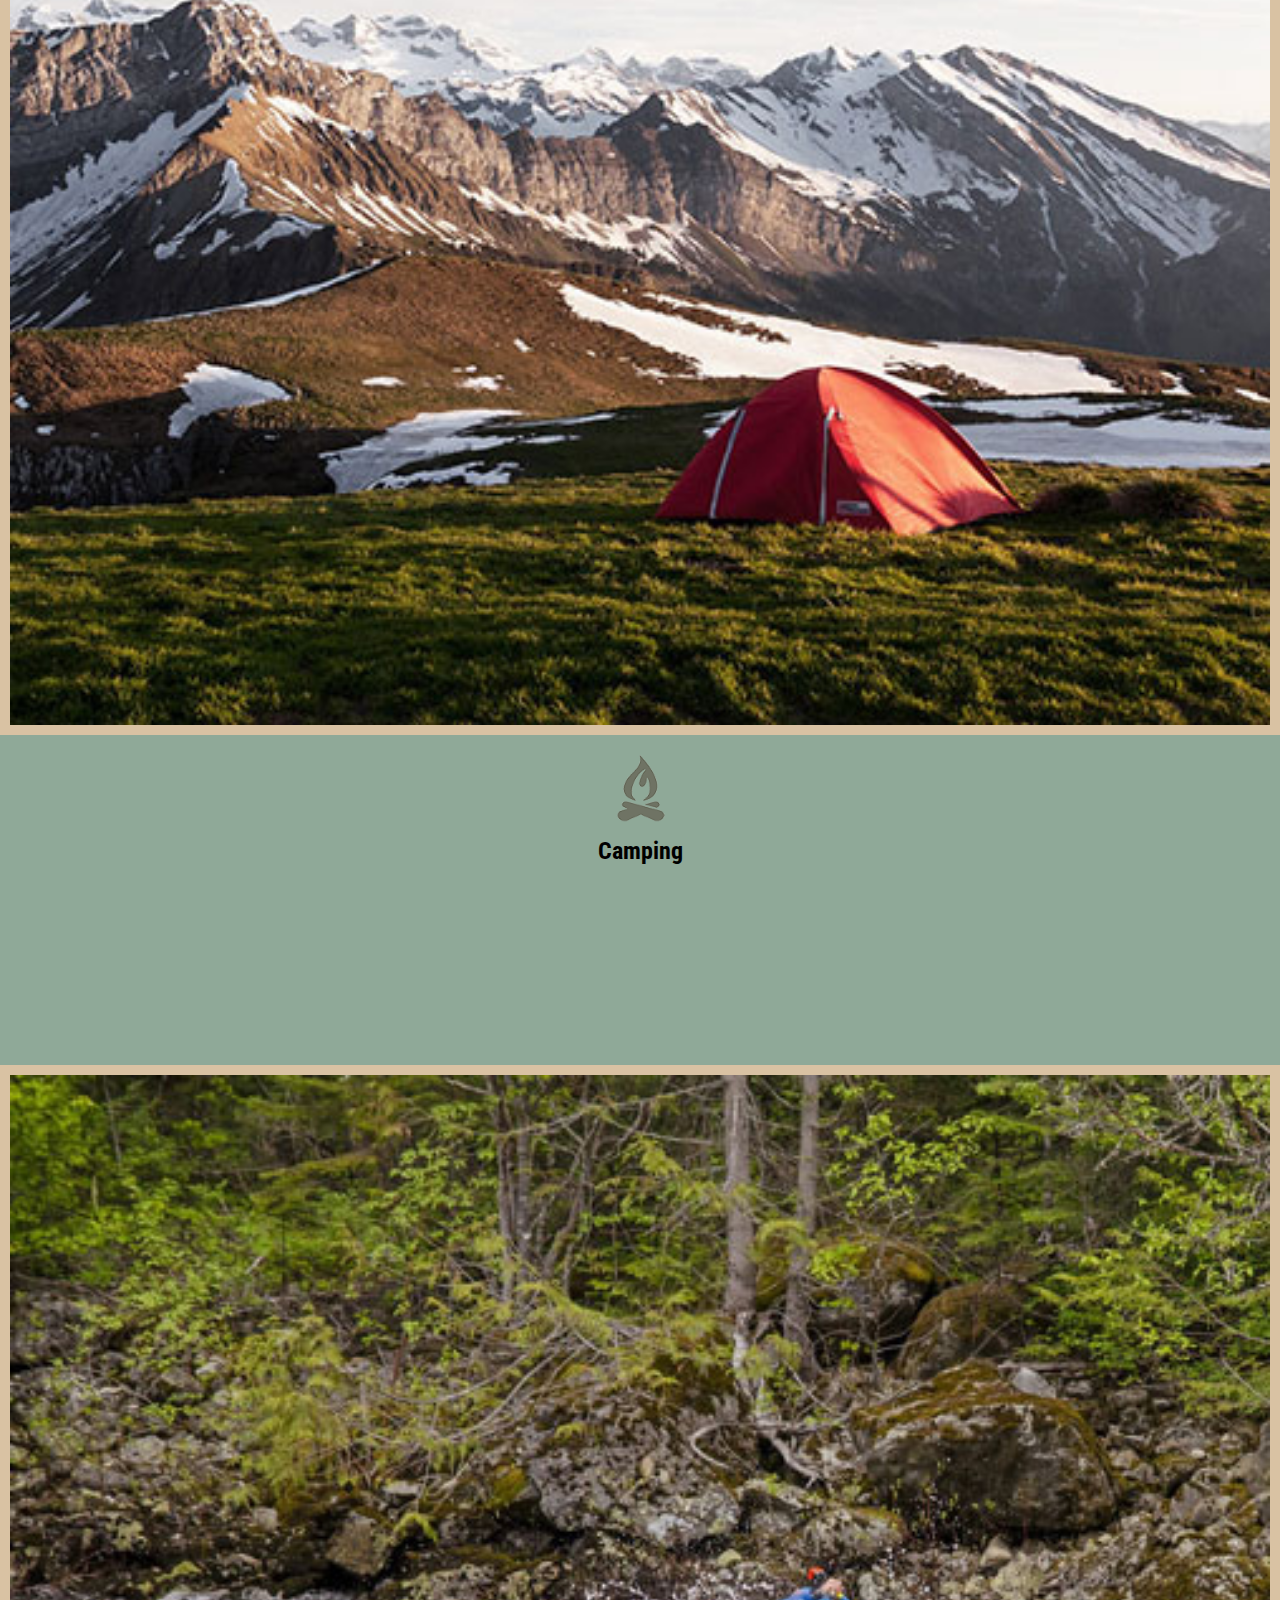
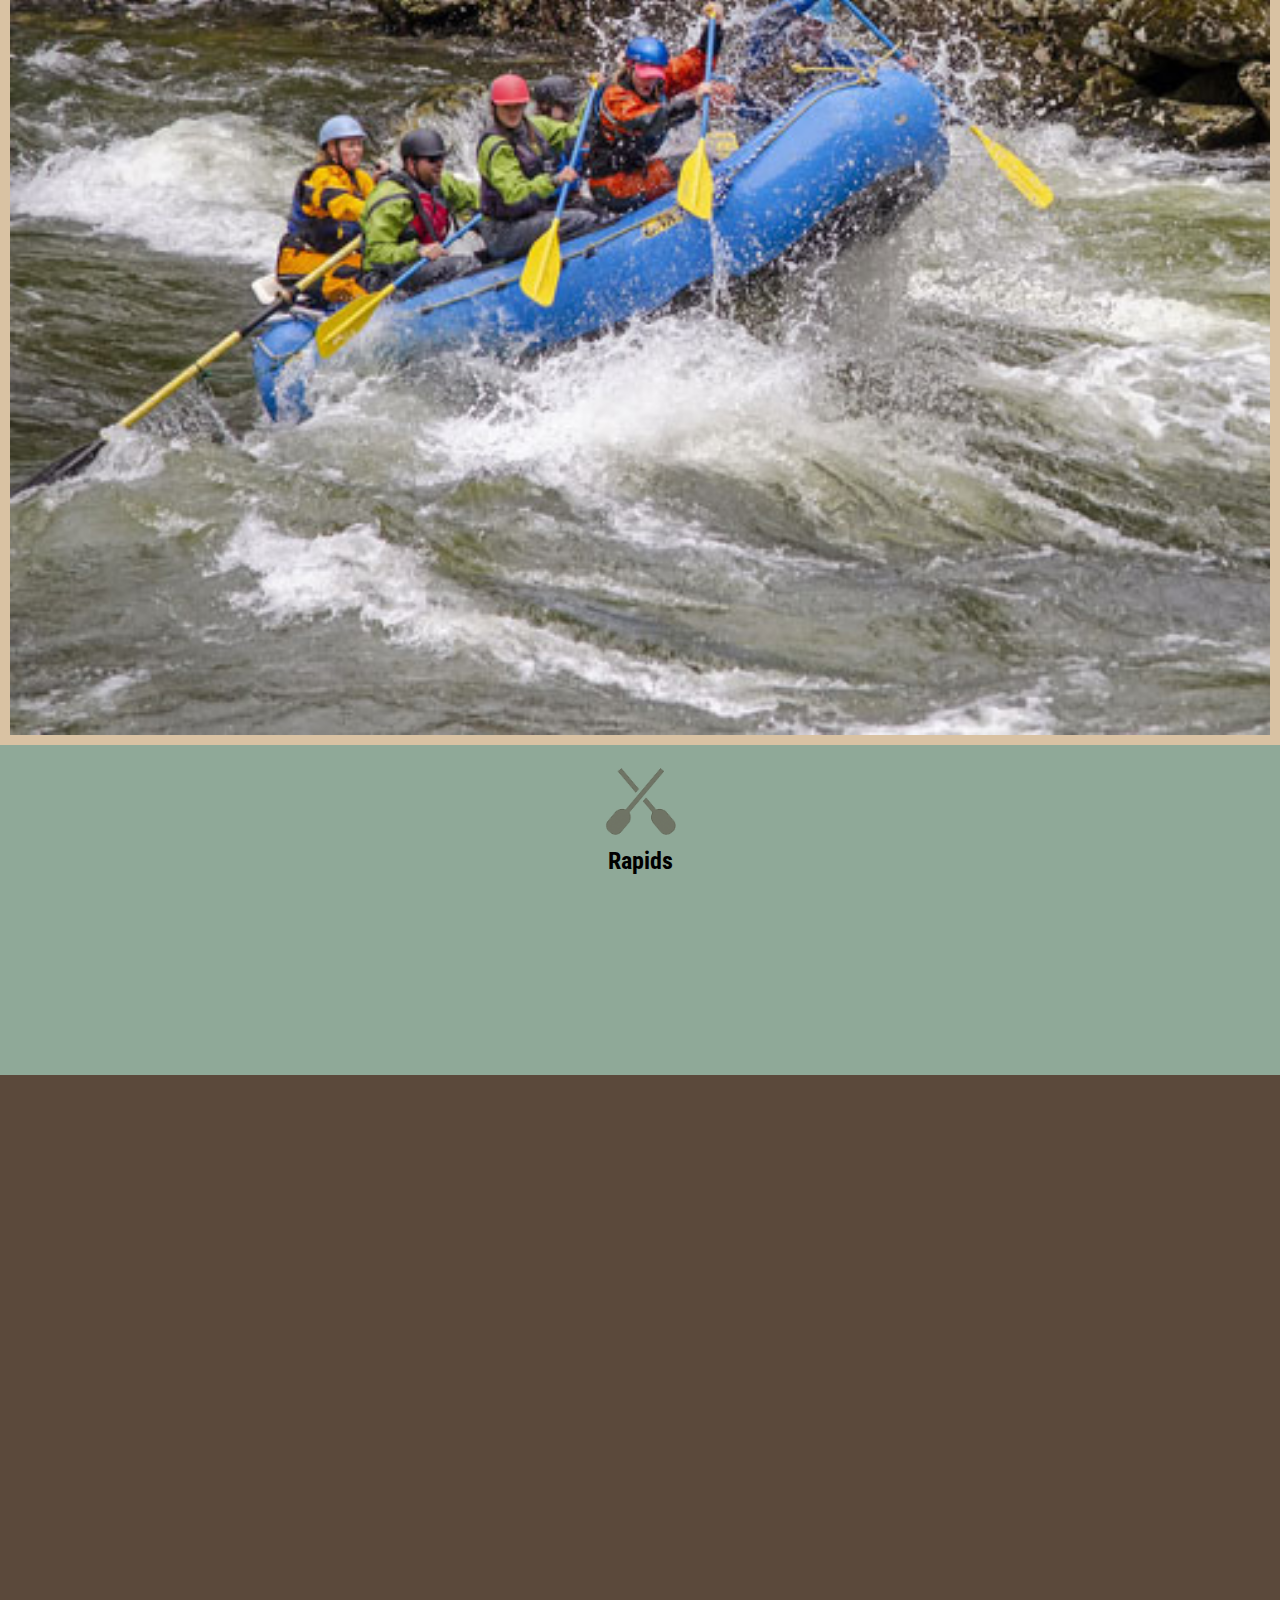
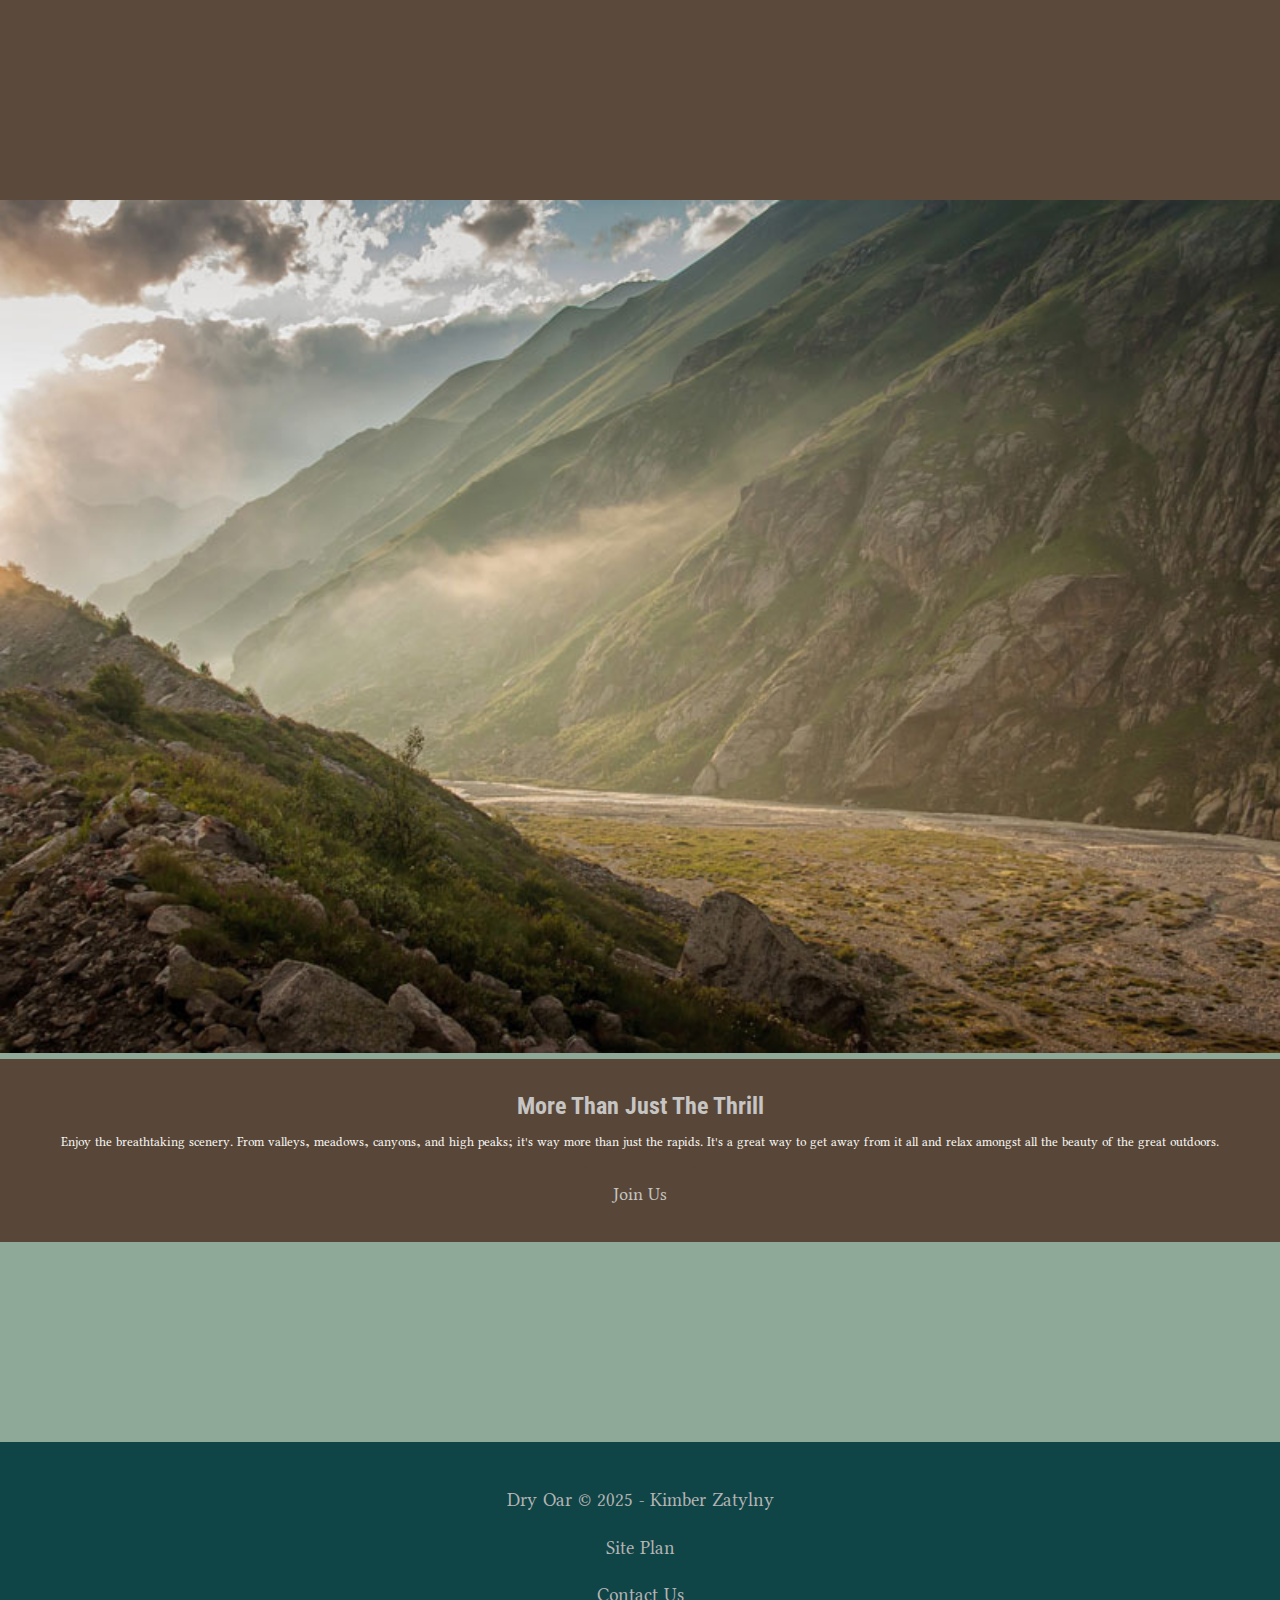
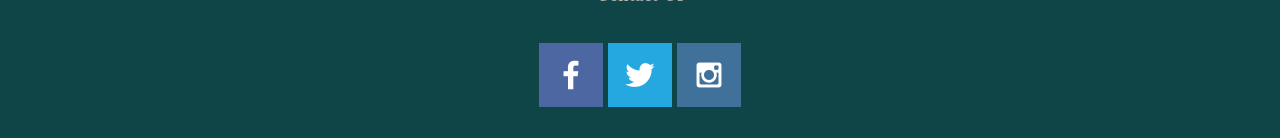
==== commit c72caf2b: "Did stuff in class and worked on stuff - don't know why my byui_sql stuff is there but oh well I gue" ====
--- a/wwr/index.html
+++ b/wwr/index.html
@@ -48,9 +48,7 @@
                 <img class="icon" src="images/oars.png" alt="oars icon">
                 <h2>Rapids</h2>
             </section>
-            <div id="background">
-                
-            </div>
+            <div id="background"></div>
             <img class="mountains" src="images/mountains.jpg" alt="Misty mountains">
             <section class="msg">
                 <h2>More Than Just The Thrill</h2>
--- a/wwr/styles/style.css
+++ b/wwr/styles/style.css
@@ -24,7 +24,13 @@
     width: 80px;}
 
 header{
-    background-color: #104547;}
+    background-color: #104547;
+display: grid;
+grid-template-columns: 150px auto;}
+
+nav {
+    display: flex;
+    justify-content: space-around;}
 
 nav a{
     text-align: center;
@@ -37,20 +43,34 @@
     color:#000000;}
 
 .home-title{
-    background-color:#71857850;
-    color:#5b493b;
+    color:#edc3a2;
     font-size: 2em;
     margin-top: 10px;}
 
+#hero {
+    display: grid;
+    grid-template-columns: 1fr 3fr 1fr;
+    margin-top: -100px;}
+
+#hero-box {
+    grid-column: 1/4;
+    grid-row: 1/3;
+    z-index: -1;}
+
 #hero-img{
     width: 100%;}
 
+#hero-msg{
+    grid-column: 2/3;
+    grid-row: 1/2;
+    margin-top: 100px;}
+
 #hero-msg h1{
     text-align: center;}
 
 #hero-msg h4{
     text-align: center;
-    color: #705a49;}
+    color: white;}
 
 .button-box{
     text-align: center;}
@@ -75,6 +95,10 @@
 main section{
     text-align: center;}
 
+.card-img, .mountains {
+    width: 100%;
+}
+
 .join{
     background-color: #584738;
     color: #c6c5c3;
@@ -139,3 +163,65 @@
 
 main section img {
     box-sizing: border-box;}
+
+body {
+    /* Center the form on the page */
+    text-align: center;
+    }
+    
+    form {
+    display: inline-block;
+    /* Form outline */
+    padding: 1em;
+    border: 1px solid #ccc;
+    border-radius: 1em;
+    }
+    
+    p + p {
+    margin-top: 1em;
+    }
+    
+    label {
+    /* Uniform size & alignment */
+    display: inline-block;
+    min-width: 90px;
+    text-align: right;
+    }
+    
+    input,
+    textarea {
+    /* To make sure that all text fields have the same font settings
+        By default, text areas have a monospace font */
+    font: 1em sans-serif;
+    /* Uniform text field size */
+    width: 300px;
+    box-sizing: border-box;
+    /* Match form field borders */
+    border: 1px solid #999;
+    }
+    
+    input:focus,
+    textarea:focus {
+    /* Set the outline width and style */
+    outline-style: solid;
+    /* To give a little highlight on active elements */
+    outline-color: #000;
+    }
+    
+    textarea {
+    /* Align multiline text fields with their labels */
+    vertical-align: top;
+    /* Provide space to type some text */
+    height: 5em;
+    }
+    
+    .button {
+    /* Align buttons with the text fields */
+    padding-left: 90px; /* same size as the label elements */
+    }
+    
+    button {
+    /* This extra margin represent roughly the same space as the space
+        between the labels and their text fields */
+    margin-left: 0.5em;
+    }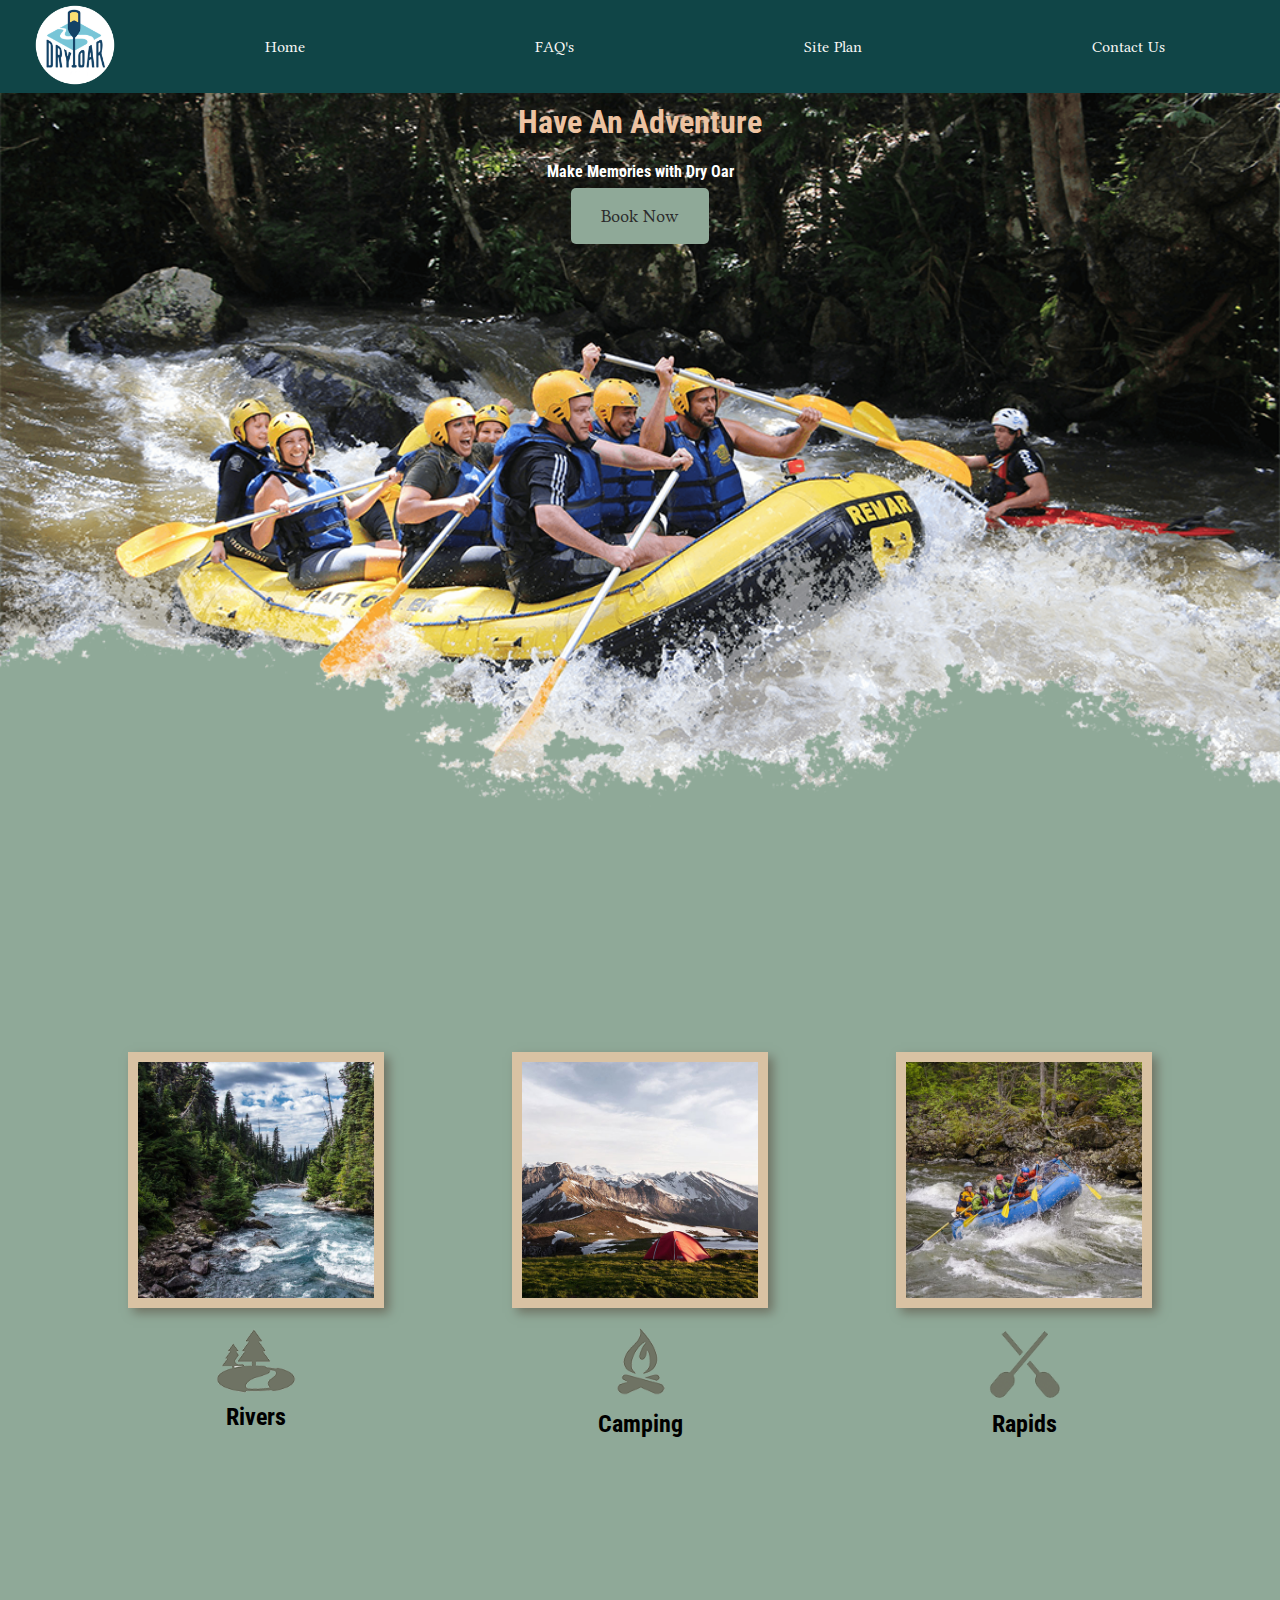
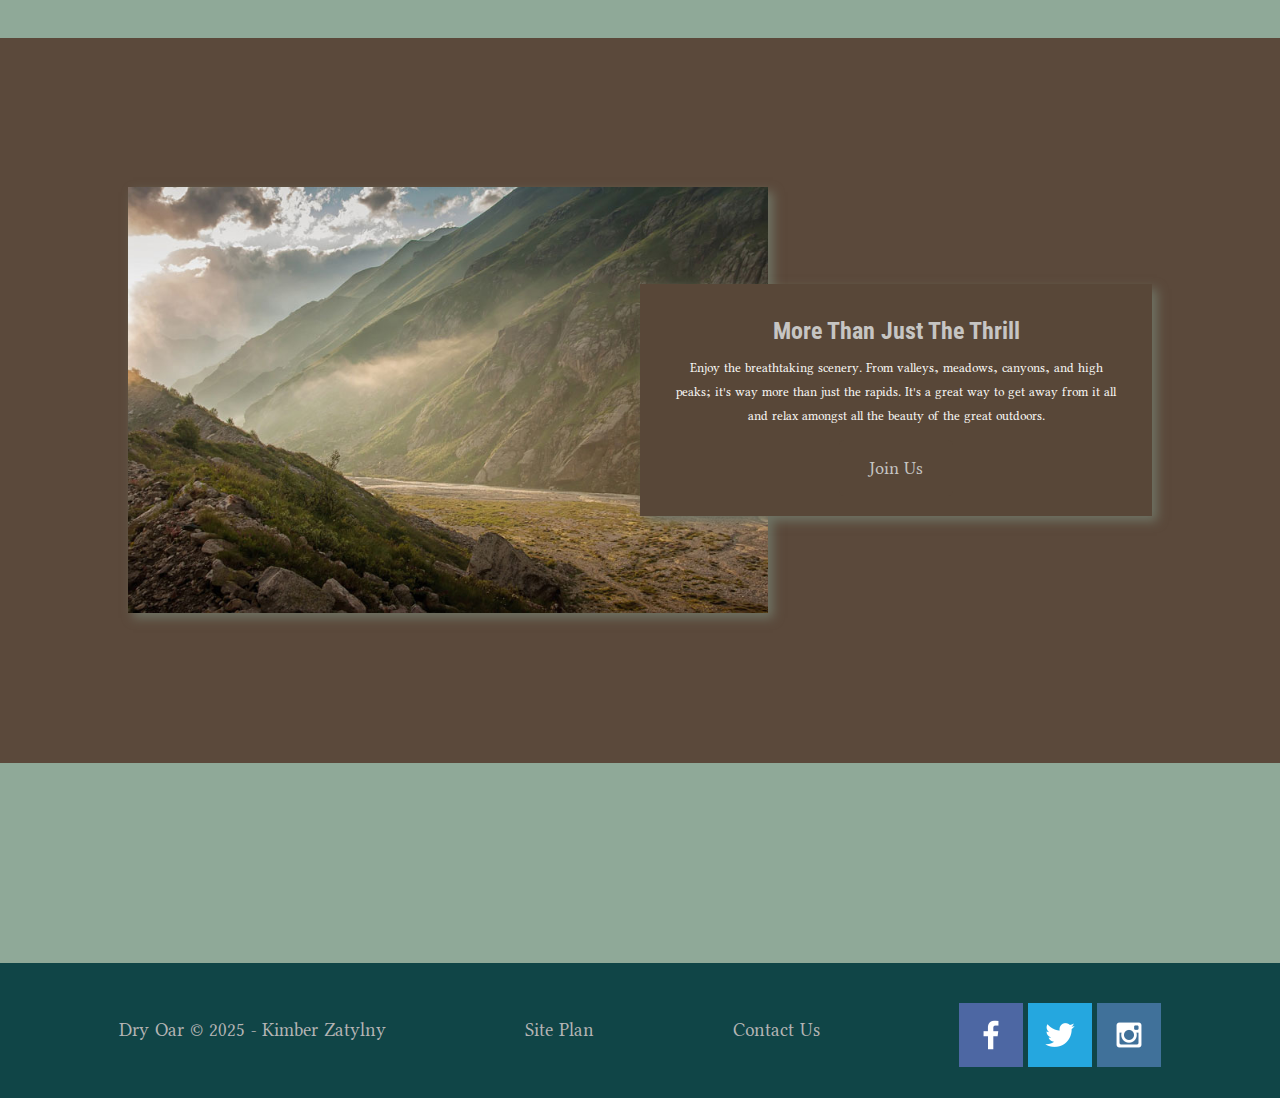
==== commit d3c05e2c: "Week 8 stuff done" ====
--- a/wwr/index.html
+++ b/wwr/index.html
@@ -15,7 +15,7 @@
             </a>
             <nav>
                 <a href="index.html">Home</a>
-                <a href="#">Page 2</a>
+                <a href="#">FAQ's</a>
                 <a href="site-plan-rafting.html">Site Plan</a>
                 <a href="contactus.html">Contact Us</a>
             </nav>
--- a/wwr/styles/style.css
+++ b/wwr/styles/style.css
@@ -14,7 +14,8 @@
     background-color: #8fa998;
     font-family: var(--paragraph-font);
     margin: 0;
-    padding: 0;}
+    padding: 0;
+    text-align: center;}
 
 #content{
     max-width: 1600px;
@@ -25,8 +26,8 @@
 
 header{
     background-color: #104547;
-display: grid;
-grid-template-columns: 150px auto;}
+    display: grid;
+    grid-template-columns: 150px auto;}
 
 nav {
     display: flex;
@@ -95,9 +96,41 @@
 main section{
     text-align: center;}
 
+main.home-grid{
+    display: grid;
+    grid-template-columns: 1fr 1fr 1fr 1fr 1fr 1fr 1fr 1fr 1fr 1fr;}
+
+.rivers-card, .camping-card, .rapids-card{
+    margin: 200px 0;}
+
+.rivers-card{
+    grid-column: 2/4;
+    grid-row: 2/3;}
+
+.camping-card{
+    grid-column: 5/7;
+    grid-row: 2/3;}
+
+.rapids-card{
+    grid-column: 8/10;
+    grid-row: 2/3;}
+
+.card-img {
+    border: 10px solid #d9c2a3;
+    transition: transform .5s;
+    box-shadow: 5px 5px 10px #6f7364;}
+
+.card-img:hover {
+    opacity: .6;
+    transform: scale(1.1);}
+
 .card-img, .mountains {
-    width: 100%;
-}
+    width: 100%;}
+
+.mountains {
+    grid-column: 2/7;
+    grid-row: 5/8;
+    box-shadow: 5px 5px 10px #6f7364;}
 
 .join{
     background-color: #584738;
@@ -114,12 +147,17 @@
 
 #background{
     height: 725px;
-    background-color: #5b493b;}
+    background-color: #5b493b;
+    grid-column: 1/11;
+    grid-row: 4/9;}
 
 .msg{
     background-color: #584738;
     line-height: 1.5em;
-    padding: 35px;}
+    padding: 35px;
+    grid-column: 6/10;
+    grid-row: 6/7;
+    box-shadow: 5px 5px 10px #6f7364;}
 
 .msg h2{
     color: #c6c5c3;}
@@ -133,7 +171,10 @@
     background-color: #104547;
     color:#b4b4b4;
     padding: 25px 50px;
-    margin-top: 200px;}
+    margin-top: 200px;
+    display: flex;
+    justify-content: space-around;
+    align-items: center;}
 
 footer p{
     font-size: 1.2em;}
@@ -155,73 +196,97 @@
 footer .social img{
     padding-top: 15px;}
 
-.rivers-card, .camping-card, .rapids-card{
-    margin: 200px 0;}
-
-.card-img {
-    border: 10px solid #d9c2a3;}
-
 main section img {
     box-sizing: border-box;}
 
-body {
-    /* Center the form on the page */
-    text-align: center;
-    }
-    
-    form {
-    display: inline-block;
-    /* Form outline */
-    padding: 1em;
-    border: 1px solid #ccc;
-    border-radius: 1em;
-    }
-    
-    p + p {
-    margin-top: 1em;
-    }
-    
-    label {
-    /* Uniform size & alignment */
-    display: inline-block;
-    min-width: 90px;
-    text-align: right;
-    }
-    
-    input,
-    textarea {
-    /* To make sure that all text fields have the same font settings
-        By default, text areas have a monospace font */
-    font: 1em sans-serif;
-    /* Uniform text field size */
-    width: 300px;
-    box-sizing: border-box;
-    /* Match form field borders */
-    border: 1px solid #999;
-    }
-    
-    input:focus,
-    textarea:focus {
-    /* Set the outline width and style */
-    outline-style: solid;
-    /* To give a little highlight on active elements */
-    outline-color: #000;
-    }
-    
-    textarea {
-    /* Align multiline text fields with their labels */
-    vertical-align: top;
-    /* Provide space to type some text */
-    height: 5em;
-    }
-    
-    .button {
-    /* Align buttons with the text fields */
-    padding-left: 90px; /* same size as the label elements */
-    }
-    
-    button {
+@media screen and (max-width: 900px) {
+    #hero, main.home-grid {
+        display: block;
+        height: auto;}
+    nav, footer {
+        flex-direction: column;}
+    nav a {
+        display: block;
+        padding: 15px;}
+    #hero {
+        margin-top: 0;}
+    #hero-msg {
+        margin-top: 0;}
+    #hero-msg h4 {
+        display: none;}
+    #hero-msg h1 {
+        color: #6f7364;}
+    .home-title {
+        font-size: 25px;}
+    .rivers-card, .camping-card, .rapids-card { 
+        margin: 50px auto;
+        width: 60%;}
+    #background {
+        display: none;}
+    .mountains, .msg {
+        width: 80%;
+        display: block;
+        margin: 0 auto;}
+    footer {
+        margin-top: 25px;}}
+
+/* New section for contact us page */
+form {
+display: inline-block;
+/* Form outline */
+padding: 1em;
+border: 1px solid #ccc;
+border-radius: 1em;}
+
+p + p {
+margin-top: 1em;}
+
+label {
+/* Uniform size & alignment */
+display: inline-block;
+min-width: 90px;
+text-align: right;}
+
+input,textarea {
+/* To make sure that all text fields have the same font settings
+    By default, text areas have a monospace font */
+font: 1em sans-serif;
+/* Uniform text field size */
+width: 300px;
+box-sizing: border-box;
+/* Match form field borders */
+border: 1px solid #999;}
+
+input:focus,textarea:focus {
+/* Set the outline width and style */
+outline-style: solid;
+/* To give a little highlight on active elements */
+outline-color: #000;}
+
+textarea {
+/* Align multiline text fields with their labels */
+vertical-align: top;
+/* Provide space to type some text */
+height: 5em;}
+
+.button {
+/* Align buttons with the text fields */
+padding-left: 90px; /* same size as the label elements */}
+
+button {
     /* This extra margin represent roughly the same space as the space
         between the labels and their text fields */
-    margin-left: 0.5em;
-    }+margin-left: 0.5em;}
+
+#feedback {
+    background-color: antiquewhite;
+    position: absolute;
+    top: 0;
+    left: 0;
+    right: 0;
+    padding: .5em;
+    /* make this element invisible until we are ready for it */
+    display: none;      }
+
+.moveDown {
+    margin-top: 3em;}